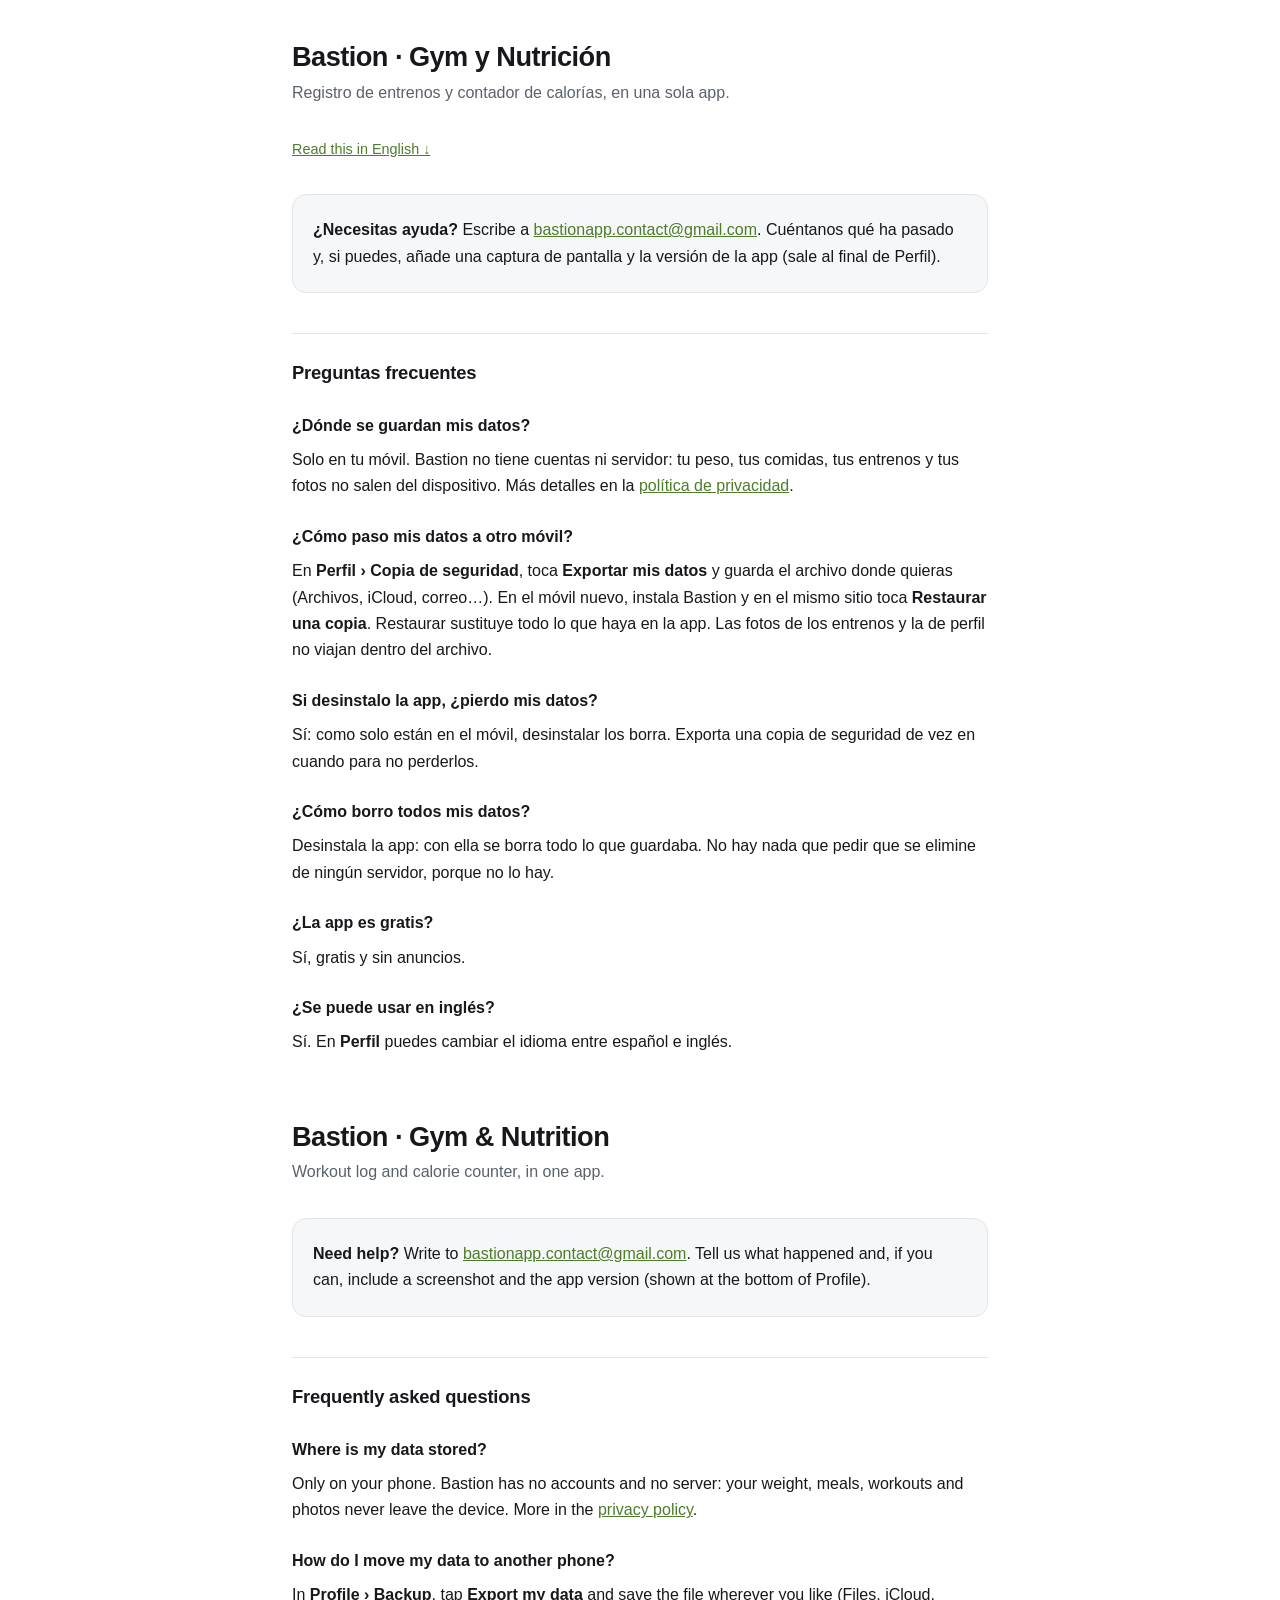
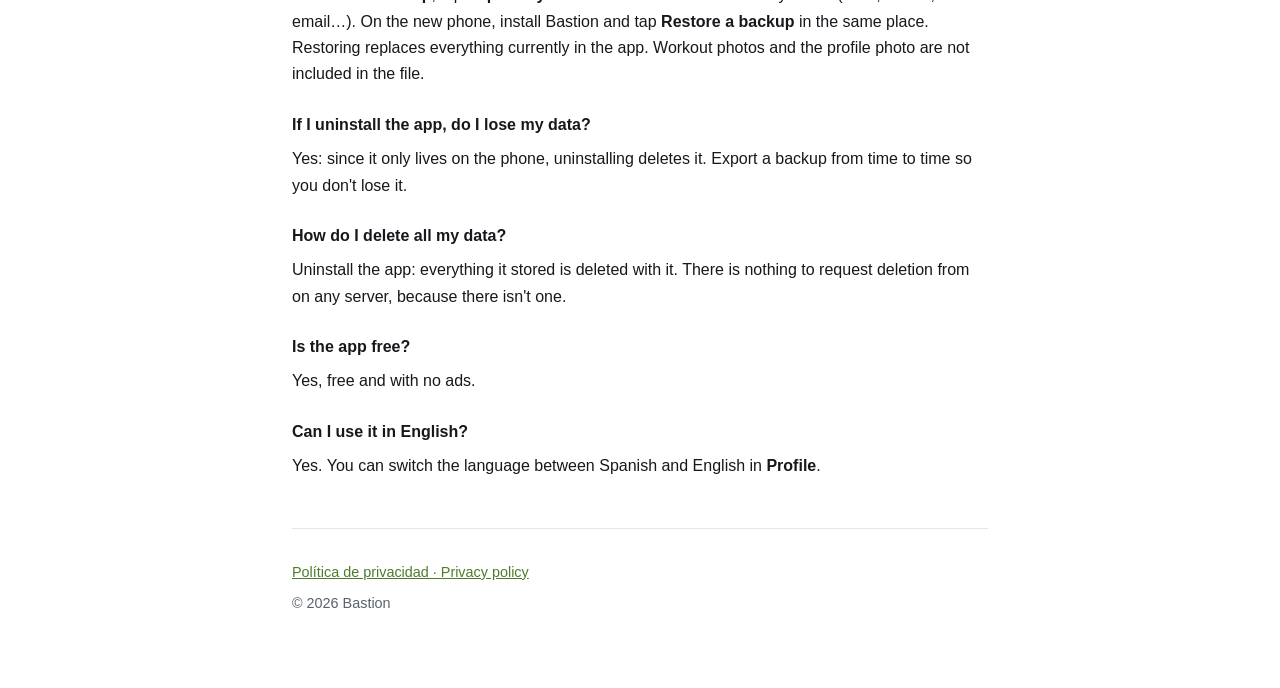
==== index.html @ 0f48dac4 "Add files via upload" ====
<!doctype html>
<html lang="es">
<head>
<meta charset="utf-8">
<meta name="viewport" content="width=device-width, initial-scale=1">
<title>Bastion · Soporte</title>
<meta name="description" content="Bastion - Gym y Nutrición: registro de entrenos y contador de calorías. Soporte y contacto.">
<style>
  :root {
    color-scheme: light dark;
    --bg: #ffffff;
    --card: #f6f7f8;
    --text: #16181c;
    --sub: #5a616b;
    --line: #e3e5e8;
    --accent: #4d7c2a;
  }
  @media (prefers-color-scheme: dark) {
    :root {
      --bg: #101113;
      --card: #17191c;
      --text: #ecedee;
      --sub: #9aa0a8;
      --line: #26292e;
      --accent: #a3e635;
    }
  }
  * { box-sizing: border-box; }
  body {
    margin: 0;
    background: var(--bg);
    color: var(--text);
    font: 16px/1.65 -apple-system, BlinkMacSystemFont, "Segoe UI", Roboto, Helvetica, Arial, sans-serif;
    -webkit-text-size-adjust: 100%;
  }
  main { max-width: 46rem; margin: 0 auto; padding: 2.5rem 1.25rem 4rem; }
  h1 { font-size: 1.7rem; line-height: 1.25; letter-spacing: -0.02em; margin: 0 0 0.35rem; }
  h2 {
    font-size: 1.15rem; letter-spacing: -0.01em; margin: 2.5rem 0 0.75rem;
    padding-top: 1.5rem; border-top: 1px solid var(--line);
  }
  h3 { font-size: 1rem; margin: 1.5rem 0 0.4rem; }
  p { margin: 0.5rem 0; }
  .meta { color: var(--sub); font-size: 1rem; margin: 0 0 2rem; }
  .destacado {
    background: var(--card); border: 1px solid var(--line); border-radius: 14px;
    padding: 1rem 1.25rem; margin: 1.5rem 0;
  }
  .destacado p { margin: 0.4rem 0; }
  a { color: var(--accent); }
  .idiomas { font-size: 0.9rem; color: var(--sub); margin-bottom: 2rem; }
  footer { margin-top: 3rem; padding-top: 1.5rem; border-top: 1px solid var(--line); color: var(--sub); font-size: 0.9rem; }
</style>
</head>
<body>
<main>

  <h1>Bastion · Gym y Nutrición</h1>
  <p class="meta">Registro de entrenos y contador de calorías, en una sola app.</p>
  <p class="idiomas"><a href="#english">Read this in English ↓</a></p>

  <div class="destacado">
    <p><strong>¿Necesitas ayuda?</strong> Escribe a
    <a href="mailto:bastionapp.contact@gmail.com">bastionapp.contact@gmail.com</a>.
    Cuéntanos qué ha pasado y, si puedes, añade una captura de pantalla y la versión
    de la app (sale al final de Perfil).</p>
  </div>

  <h2>Preguntas frecuentes</h2>

  <h3>¿Dónde se guardan mis datos?</h3>
  <p>Solo en tu móvil. Bastion no tiene cuentas ni servidor: tu peso, tus comidas,
  tus entrenos y tus fotos no salen del dispositivo. Más detalles en la
  <a href="privacidad.html">política de privacidad</a>.</p>

  <h3>¿Cómo paso mis datos a otro móvil?</h3>
  <p>En <strong>Perfil › Copia de seguridad</strong>, toca <strong>Exportar mis
  datos</strong> y guarda el archivo donde quieras (Archivos, iCloud, correo…). En el
  móvil nuevo, instala Bastion y en el mismo sitio toca <strong>Restaurar una
  copia</strong>. Restaurar sustituye todo lo que haya en la app. Las fotos de los
  entrenos y la de perfil no viajan dentro del archivo.</p>

  <h3>Si desinstalo la app, ¿pierdo mis datos?</h3>
  <p>Sí: como solo están en el móvil, desinstalar los borra. Exporta una copia de
  seguridad de vez en cuando para no perderlos.</p>

  <h3>¿Cómo borro todos mis datos?</h3>
  <p>Desinstala la app: con ella se borra todo lo que guardaba. No hay nada que pedir
  que se elimine de ningún servidor, porque no lo hay.</p>

  <h3>¿La app es gratis?</h3>
  <p>Sí, gratis y sin anuncios.</p>

  <h3>¿Se puede usar en inglés?</h3>
  <p>Sí. En <strong>Perfil</strong> puedes cambiar el idioma entre español e
  inglés.</p>

  <!-- ─────────────────────────────── ENGLISH ─────────────────────────────── -->

  <h1 id="english" style="margin-top:4rem">Bastion · Gym &amp; Nutrition</h1>
  <p class="meta">Workout log and calorie counter, in one app.</p>

  <div class="destacado">
    <p><strong>Need help?</strong> Write to
    <a href="mailto:bastionapp.contact@gmail.com">bastionapp.contact@gmail.com</a>.
    Tell us what happened and, if you can, include a screenshot and the app version
    (shown at the bottom of Profile).</p>
  </div>

  <h2>Frequently asked questions</h2>

  <h3>Where is my data stored?</h3>
  <p>Only on your phone. Bastion has no accounts and no server: your weight, meals,
  workouts and photos never leave the device. More in the
  <a href="privacidad.html#english">privacy policy</a>.</p>

  <h3>How do I move my data to another phone?</h3>
  <p>In <strong>Profile › Backup</strong>, tap <strong>Export my data</strong> and save
  the file wherever you like (Files, iCloud, email…). On the new phone, install
  Bastion and tap <strong>Restore a backup</strong> in the same place. Restoring
  replaces everything currently in the app. Workout photos and the profile photo
  are not included in the file.</p>

  <h3>If I uninstall the app, do I lose my data?</h3>
  <p>Yes: since it only lives on the phone, uninstalling deletes it. Export a backup
  from time to time so you don't lose it.</p>

  <h3>How do I delete all my data?</h3>
  <p>Uninstall the app: everything it stored is deleted with it. There is nothing to
  request deletion from on any server, because there isn't one.</p>

  <h3>Is the app free?</h3>
  <p>Yes, free and with no ads.</p>

  <h3>Can I use it in English?</h3>
  <p>Yes. You can switch the language between Spanish and English in
  <strong>Profile</strong>.</p>

  <footer>
    <p><a href="privacidad.html">Política de privacidad · Privacy policy</a></p>
    <p>© 2026 Bastion</p>
  </footer>

</main>
</body>
</html>
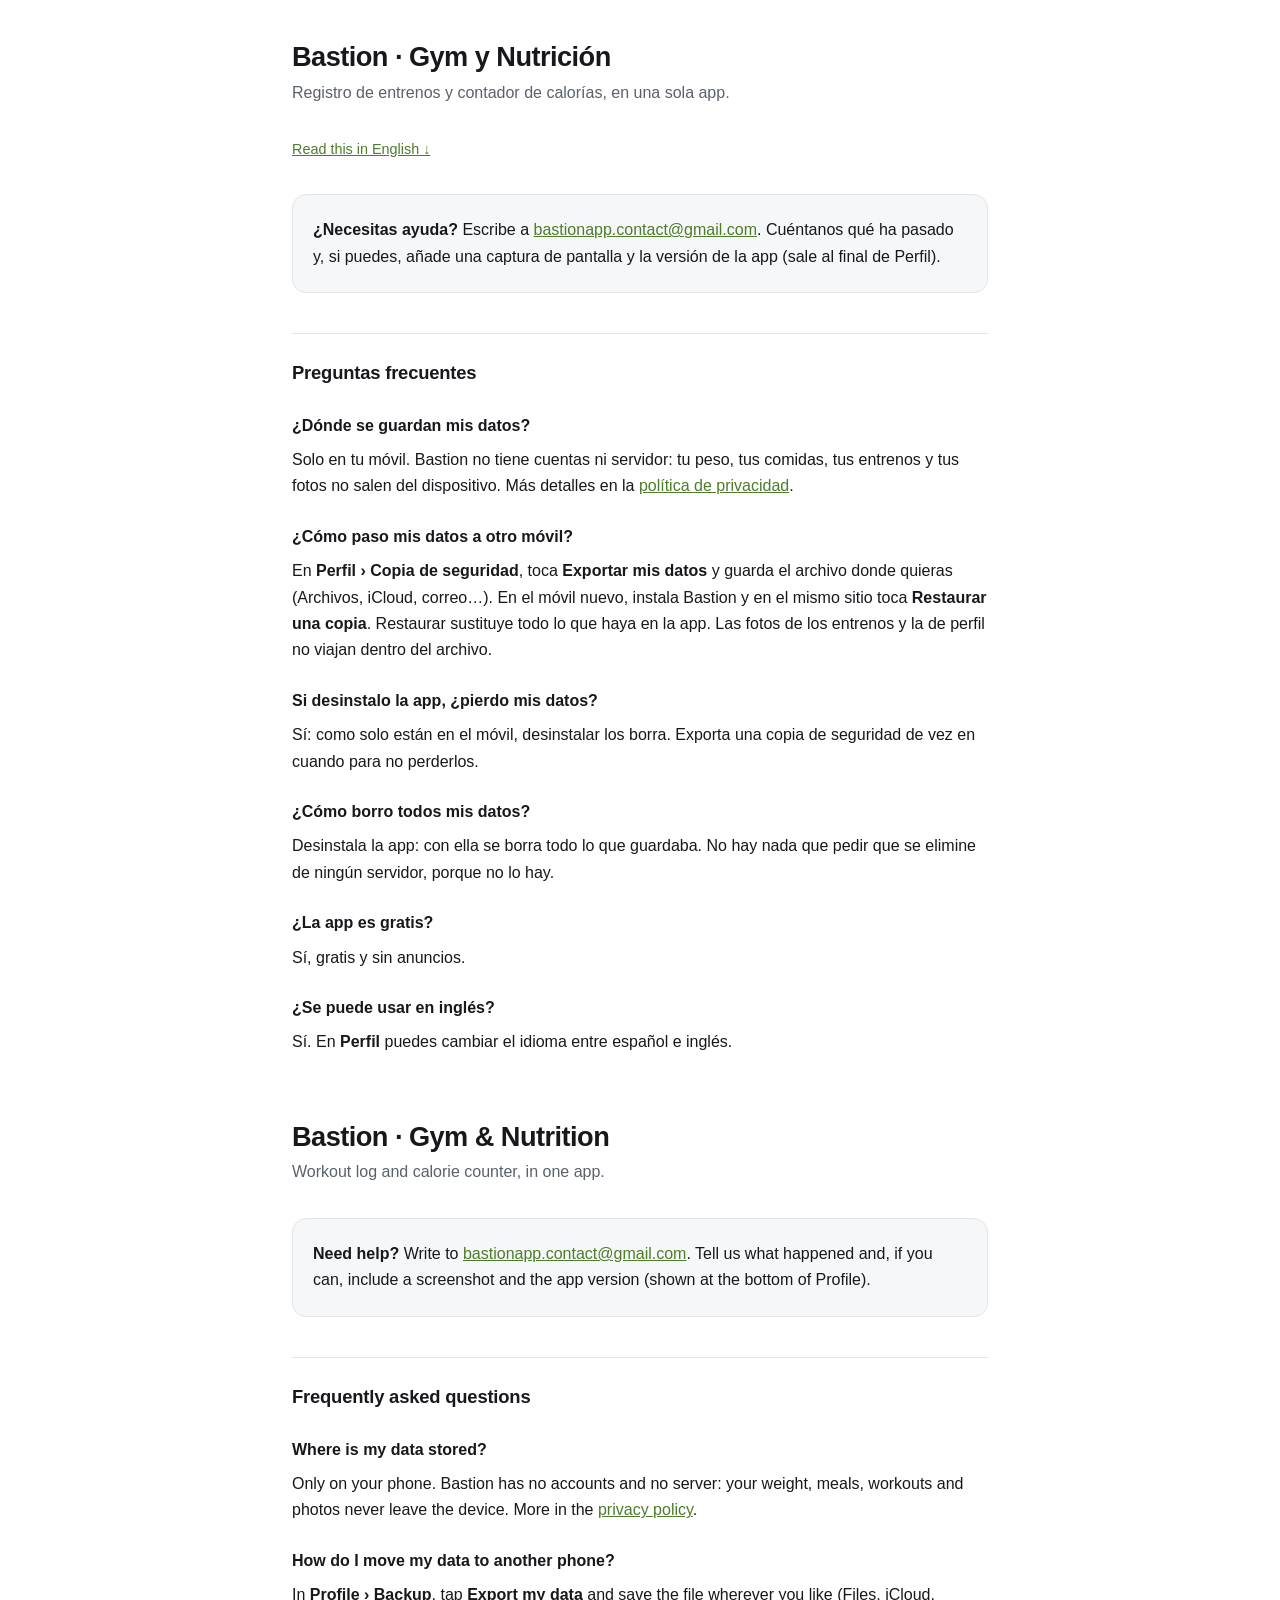
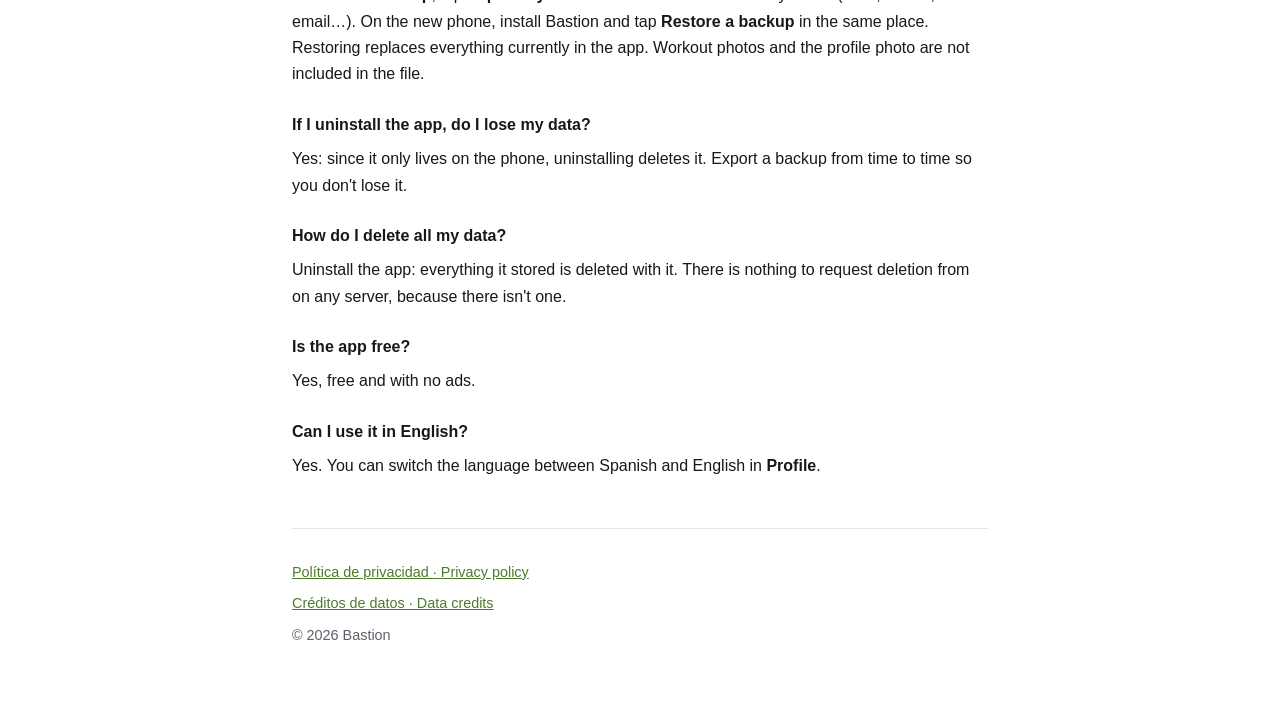
==== commit be15367e: "Add files via upload" ====
--- a/index.html
+++ b/index.html
@@ -138,6 +138,7 @@
 
   <footer>
     <p><a href="privacidad.html">Política de privacidad · Privacy policy</a></p>
+    <p><a href="creditos.html">Créditos de datos · Data credits</a></p>
     <p>© 2026 Bastion</p>
   </footer>
 
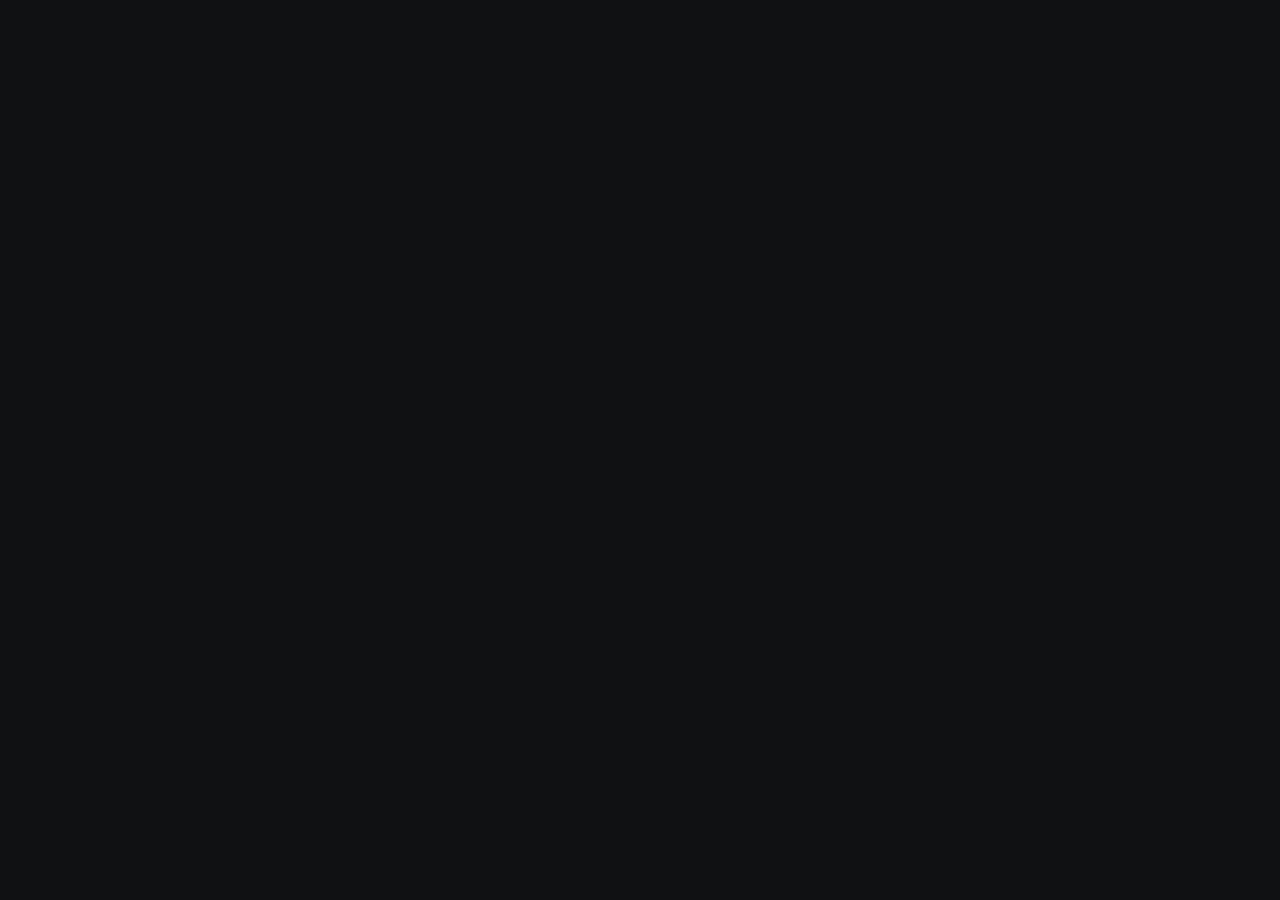
==== commit 1a31e8f3: "Vista previa de Bastion Web en la portada; soporte en soporte.html" ====
--- a/index.html
+++ b/index.html
@@ -1,147 +1,27 @@
-<!doctype html>
+<!DOCTYPE html>
 <html lang="es">
 <head>
 <meta charset="utf-8">
 <meta name="viewport" content="width=device-width, initial-scale=1">
-<title>Bastion · Soporte</title>
-<meta name="description" content="Bastion - Gym y Nutrición: registro de entrenos y contador de calorías. Soporte y contacto.">
-<style>
-  :root {
-    color-scheme: light dark;
-    --bg: #ffffff;
-    --card: #f6f7f8;
-    --text: #16181c;
-    --sub: #5a616b;
-    --line: #e3e5e8;
-    --accent: #4d7c2a;
-  }
-  @media (prefers-color-scheme: dark) {
-    :root {
-      --bg: #101113;
-      --card: #17191c;
-      --text: #ecedee;
-      --sub: #9aa0a8;
-      --line: #26292e;
-      --accent: #a3e635;
-    }
-  }
-  * { box-sizing: border-box; }
-  body {
-    margin: 0;
-    background: var(--bg);
-    color: var(--text);
-    font: 16px/1.65 -apple-system, BlinkMacSystemFont, "Segoe UI", Roboto, Helvetica, Arial, sans-serif;
-    -webkit-text-size-adjust: 100%;
-  }
-  main { max-width: 46rem; margin: 0 auto; padding: 2.5rem 1.25rem 4rem; }
-  h1 { font-size: 1.7rem; line-height: 1.25; letter-spacing: -0.02em; margin: 0 0 0.35rem; }
-  h2 {
-    font-size: 1.15rem; letter-spacing: -0.01em; margin: 2.5rem 0 0.75rem;
-    padding-top: 1.5rem; border-top: 1px solid var(--line);
-  }
-  h3 { font-size: 1rem; margin: 1.5rem 0 0.4rem; }
-  p { margin: 0.5rem 0; }
-  .meta { color: var(--sub); font-size: 1rem; margin: 0 0 2rem; }
-  .destacado {
-    background: var(--card); border: 1px solid var(--line); border-radius: 14px;
-    padding: 1rem 1.25rem; margin: 1.5rem 0;
-  }
-  .destacado p { margin: 0.4rem 0; }
-  a { color: var(--accent); }
-  .idiomas { font-size: 0.9rem; color: var(--sub); margin-bottom: 2rem; }
-  footer { margin-top: 3rem; padding-top: 1.5rem; border-top: 1px solid var(--line); color: var(--sub); font-size: 0.9rem; }
-</style>
+<title>Bastion</title>
+<!-- Vista previa de Bastion Web (diseño de Claude Design, datos de ejemplo):
+     todavía no es la web de verdad, así que no se indexa. -->
+<meta name="robots" content="noindex">
+<link rel="stylesheet" href="demo/web.css">
 </head>
 <body>
-<main>
-
-  <h1>Bastion · Gym y Nutrición</h1>
-  <p class="meta">Registro de entrenos y contador de calorías, en una sola app.</p>
-  <p class="idiomas"><a href="#english">Read this in English ↓</a></p>
-
-  <div class="destacado">
-    <p><strong>¿Necesitas ayuda?</strong> Escribe a
-    <a href="mailto:bastionapp.contact@gmail.com">bastionapp.contact@gmail.com</a>.
-    Cuéntanos qué ha pasado y, si puedes, añade una captura de pantalla y la versión
-    de la app (sale al final de Perfil).</p>
-  </div>
-
-  <h2>Preguntas frecuentes</h2>
-
-  <h3>¿Dónde se guardan mis datos?</h3>
-  <p>Solo en tu móvil. Bastion no tiene cuentas ni servidor: tu peso, tus comidas,
-  tus entrenos y tus fotos no salen del dispositivo. Más detalles en la
-  <a href="privacidad.html">política de privacidad</a>.</p>
-
-  <h3>¿Cómo paso mis datos a otro móvil?</h3>
-  <p>En <strong>Perfil › Copia de seguridad</strong>, toca <strong>Exportar mis
-  datos</strong> y guarda el archivo donde quieras (Archivos, iCloud, correo…). En el
-  móvil nuevo, instala Bastion y en el mismo sitio toca <strong>Restaurar una
-  copia</strong>. Restaurar sustituye todo lo que haya en la app. Las fotos de los
-  entrenos y la de perfil no viajan dentro del archivo.</p>
-
-  <h3>Si desinstalo la app, ¿pierdo mis datos?</h3>
-  <p>Sí: como solo están en el móvil, desinstalar los borra. Exporta una copia de
-  seguridad de vez en cuando para no perderlos.</p>
-
-  <h3>¿Cómo borro todos mis datos?</h3>
-  <p>Desinstala la app: con ella se borra todo lo que guardaba. No hay nada que pedir
-  que se elimine de ningún servidor, porque no lo hay.</p>
-
-  <h3>¿La app es gratis?</h3>
-  <p>Sí, gratis y sin anuncios.</p>
-
-  <h3>¿Se puede usar en inglés?</h3>
-  <p>Sí. En <strong>Perfil</strong> puedes cambiar el idioma entre español e
-  inglés.</p>
-
-  <!-- ─────────────────────────────── ENGLISH ─────────────────────────────── -->
-
-  <h1 id="english" style="margin-top:4rem">Bastion · Gym &amp; Nutrition</h1>
-  <p class="meta">Workout log and calorie counter, in one app.</p>
-
-  <div class="destacado">
-    <p><strong>Need help?</strong> Write to
-    <a href="mailto:bastionapp.contact@gmail.com">bastionapp.contact@gmail.com</a>.
-    Tell us what happened and, if you can, include a screenshot and the app version
-    (shown at the bottom of Profile).</p>
-  </div>
-
-  <h2>Frequently asked questions</h2>
-
-  <h3>Where is my data stored?</h3>
-  <p>Only on your phone. Bastion has no accounts and no server: your weight, meals,
-  workouts and photos never leave the device. More in the
-  <a href="privacidad.html#english">privacy policy</a>.</p>
-
-  <h3>How do I move my data to another phone?</h3>
-  <p>In <strong>Profile › Backup</strong>, tap <strong>Export my data</strong> and save
-  the file wherever you like (Files, iCloud, email…). On the new phone, install
-  Bastion and tap <strong>Restore a backup</strong> in the same place. Restoring
-  replaces everything currently in the app. Workout photos and the profile photo
-  are not included in the file.</p>
-
-  <h3>If I uninstall the app, do I lose my data?</h3>
-  <p>Yes: since it only lives on the phone, uninstalling deletes it. Export a backup
-  from time to time so you don't lose it.</p>
-
-  <h3>How do I delete all my data?</h3>
-  <p>Uninstall the app: everything it stored is deleted with it. There is nothing to
-  request deletion from on any server, because there isn't one.</p>
-
-  <h3>Is the app free?</h3>
-  <p>Yes, free and with no ads.</p>
-
-  <h3>Can I use it in English?</h3>
-  <p>Yes. You can switch the language between Spanish and English in
-  <strong>Profile</strong>.</p>
-
-  <footer>
-    <p><a href="privacidad.html">Política de privacidad · Privacy policy</a></p>
-    <p><a href="creditos.html">Créditos de datos · Data credits</a></p>
-    <p>© 2026 Bastion</p>
-  </footer>
-
-</main>
+<div id="root"></div>
+<script src="https://unpkg.com/react@18.3.1/umd/react.development.js" integrity="sha384-hD6/rw4ppMLGNu3tX5cjIb+uRZ7UkRJ6BPkLpg4hAu/6onKUg4lLsHAs9EBPT82L" crossorigin="anonymous"></script>
+<script src="https://unpkg.com/react-dom@18.3.1/umd/react-dom.development.js" integrity="sha384-u6aeetuaXnQ38mYT8rp6sbXaQe3NL9t+IBXmnYxwkUI2Hw4bsp2Wvmx4yRQF1uAm" crossorigin="anonymous"></script>
+<script src="https://unpkg.com/@babel/standalone@7.29.0/babel.min.js" integrity="sha384-m08KidiNqLdpJqLq95G/LEi8Qvjl/xUYll3QILypMoQ65QorJ9Lvtp2RXYGBFj1y" crossorigin="anonymous"></script>
+<script type="text/babel" src="demo/Data3.jsx"></script>
+<script type="text/babel" src="demo/Core3.jsx"></script>
+<script type="text/babel" src="demo/WebCommon.jsx"></script>
+<script type="text/babel" src="demo/WebNutri.jsx"></script>
+<script type="text/babel" src="demo/WebTrain.jsx"></script>
+<script type="text/babel" src="demo/WebProgress.jsx"></script>
+<script type="text/babel" src="demo/WebProfile.jsx"></script>
+<script type="text/babel" src="demo/WebHome.jsx"></script>
+<script type="text/babel" src="demo/WebApp.jsx"></script>
 </body>
 </html>
--- a/demo/web.css
+++ b/demo/web.css
@@ -0,0 +1,560 @@
+/* web.css — Bastion Web (escritorio). Mismos tokens, radios y tipografía que la app. */
+*{box-sizing:border-box}
+html,body{margin:0;min-height:100%}
+body{background:#101113;-webkit-font-smoothing:antialiased;font-family:-apple-system,BlinkMacSystemFont,"SF Pro Text","Segoe UI",system-ui,Roboto,sans-serif}
+a{color:#a3e06c;text-decoration:none}a:hover{color:#b9ec8a;text-decoration:underline}
+button,input,select,textarea{font-family:inherit;color:inherit}
+select option{background:var(--surface);color:var(--text)}
+::placeholder{color:var(--faint)}
+.wapp{display:flex;flex-direction:column;min-height:100vh;background:var(--screen);color:var(--text);font-family:var(--font)}
+.wapp :focus-visible{outline:2px solid var(--accent);outline-offset:2px}
+.wside{position:sticky;top:0;z-index:30;display:flex;align-items:center;gap:4px;height:68px;padding:0 max(24px,calc((100% - 1200px)/2 + 40px));border-bottom:.5px solid var(--line);background:color-mix(in oklch,var(--screen) 88%,transparent);backdrop-filter:blur(14px);-webkit-backdrop-filter:blur(14px)}
+.wbrand{font-size:13px;font-weight:800;letter-spacing:4px;color:var(--accent-text);padding:0 28px 0 0;white-space:nowrap}
+.wnav{display:flex;align-items:center;gap:9px;width:auto;flex:0 0 auto;min-height:42px;padding:8px 14px;border:none;border-radius:14px;white-space:nowrap;background:none;color:var(--dim);font-size:15px;font-weight:600;text-align:left;cursor:pointer}
+.wnav:hover{background:var(--surface);color:var(--text)}
+.wnav.on{background:var(--surface);color:var(--text)}
+.wnav.on>svg{color:var(--accent)}
+.wnav.live{background:var(--accent-subtle);color:var(--text);max-width:240px;padding-left:10px}
+.wnav.live.on{box-shadow:inset 0 0 0 1px var(--accent-border)}
+.wdot{width:9px;height:9px;border-radius:5px;background:var(--accent);flex:0 0 auto;margin:0 6px;animation:wpulse 1.6s ease-in-out infinite}
+@keyframes wpulse{50%{opacity:.35}}
+.wlive-b{display:flex;flex-direction:column;min-width:0;flex:1}
+.wlive-b b{font-size:14px;font-weight:700;white-space:nowrap;overflow:hidden;text-overflow:ellipsis}
+.wlive-b i{font-style:normal;font-size:12.5px;color:var(--dim);font-variant-numeric:tabular-nums;margin-top:1px}
+.wside-sp{flex:1;min-width:12px}
+.wnav.wme{padding:4px 12px 4px 4px;border-radius:999px}
+.wnav.wme .wlive-b{max-width:150px}
+.wnav.wtheme{width:42px;padding:0;justify-content:center;border-radius:21px}
+.wav{width:36px;height:36px;border-radius:18px;background:var(--surface2);border:1px solid var(--line);display:grid;place-items:center;font-size:14px;font-weight:700;letter-spacing:.3px;color:var(--dim);flex:0 0 auto}
+.wav.lg{width:64px;height:64px;border-radius:32px;font-size:22px}
+.wmain{min-width:0;width:100%;max-width:1280px;margin:0 auto;padding:30px 40px 90px}
+.wpage{min-width:0}
+.whead{display:flex;align-items:center;gap:10px;flex-wrap:wrap;margin-bottom:24px;min-height:46px}
+.whead h1{flex:1;margin:0;font-size:34px;font-weight:800;letter-spacing:-.8px;min-width:180px}
+.wcard{background:var(--surface);border-radius:28px;padding:22px 24px;min-width:0}
+.wc-h{display:flex;align-items:center;justify-content:space-between;gap:12px;margin-bottom:16px;min-height:32px}
+.wc-l{font-size:13.5px;font-weight:600;letter-spacing:.1px;color:var(--dim)}
+.wc-r{font-size:14px;font-weight:600;color:var(--dim);white-space:nowrap}
+.wcol{display:flex;flex-direction:column;gap:16px;min-width:0}
+.wrow{display:flex;gap:10px;align-items:center;flex-wrap:wrap}
+.wrow>.wb{flex:1}
+.wrow.sm>.wb{flex:none}
+.wform{display:flex;flex-direction:column;gap:14px}
+.wnote{font-size:13px;color:var(--dim);line-height:1.45;text-wrap:pretty}
+.wnote-box{background:var(--surface2);border-radius:16px;padding:12px 14px;font-size:14px;line-height:1.45;color:var(--text-light);margin-bottom:14px}
+/* botones */
+.wb{display:inline-flex;align-items:center;justify-content:center;gap:7px;min-height:44px;padding:0 18px;border-radius:16px;border:1px solid transparent;background:var(--surface2);color:var(--text);font-size:15px;font-weight:700;cursor:pointer;white-space:nowrap;text-decoration:none;transition:filter .15s,background .15s}
+.wb:hover{filter:brightness(1.15)}
+.t-light .wb:hover{filter:brightness(.96)}
+.wb:disabled{opacity:.4;cursor:default;filter:none}
+.wb.acc{background:var(--accent);color:var(--on-accent)}
+.wb.tint{background:var(--accent-subtle);border-color:var(--accent-border);color:var(--accent-text)}
+.t-light .wb.tint{color:#3E7A12}
+.wb.danger{background:transparent;border-color:var(--danger-border);color:var(--danger)}
+.wb.ghost{background:transparent;color:var(--dim)}
+.wb.ghost:hover{background:var(--surface2);color:var(--text);filter:none}
+.wb.sm{min-height:36px;padding:0 14px;font-size:14px;border-radius:12px}
+.wic{width:38px;height:38px;border-radius:19px;border:1px solid var(--line);background:var(--surface2);color:var(--text);display:grid;place-items:center;cursor:pointer;flex:0 0 auto;padding:0}
+.wic:hover{filter:brightness(1.15)}
+.wic:disabled{opacity:.35;cursor:default;filter:none}
+.wic.sm{width:32px;height:32px;border-radius:16px;background:transparent;border-color:transparent;color:var(--faint)}
+.wic.sm:hover{background:var(--surface2);color:var(--text);filter:none}
+.wic.xs{width:24px;height:24px;border-radius:8px;background:transparent;border:none;color:var(--faint)}
+.wic.xs:hover{color:var(--text);background:var(--surface2);filter:none}
+.hov{opacity:0;transition:opacity .12s}
+*:hover>.hov,.hov:focus-visible{opacity:1}
+/* selección */
+.wseg{display:inline-flex;background:var(--surface2);border-radius:14px;padding:3px;gap:0}
+.wseg button{border:none;background:none;padding:7px 14px;border-radius:11px;font-size:13px;font-weight:600;color:var(--faint);cursor:pointer;white-space:nowrap}
+.wseg button:hover{color:var(--text)}
+.wseg button.on{background:var(--surface);color:var(--text)}
+.wdrawer .wseg,.wfld .wseg{display:flex}
+.wdrawer .wseg button,.wfld .wseg button{flex:1;padding:9px 6px}
+.wdrawer .wseg button.on{background:var(--surface2);box-shadow:0 0 0 1px var(--line-mid)}
+.wdrawer .wseg{background:var(--surface)}
+.wchips{display:flex;flex-wrap:wrap;gap:6px}
+.wchip{border:none;border-radius:999px;padding:8px 14px;background:var(--surface2);font-size:13.5px;font-weight:600;color:var(--dim);cursor:pointer}
+.wchip:hover{color:var(--text)}
+.wchip.on{background:var(--accent);color:var(--on-accent)}
+.wradio{display:flex;flex-direction:column;gap:8px}
+.wradio button{display:flex;align-items:center;gap:12px;text-align:left;border:1px solid transparent;background:var(--surface2);border-radius:14px;padding:12px 14px;cursor:pointer;color:var(--text)}
+.wradio button.on{background:var(--accent-subtle);border-color:var(--accent-border)}
+.wradio i{width:20px;height:20px;border-radius:10px;border:1.5px solid var(--line-mid);flex:0 0 auto;position:relative}
+.wradio button.on i{border-color:var(--accent)}
+.wradio button.on i::after{content:'';position:absolute;inset:4px;border-radius:50%;background:var(--accent)}
+.wradio b{display:block;font-size:15px}
+.wradio span{display:block;font-size:13px;color:var(--dim);margin-top:2px}
+.wck{width:24px;height:24px;border-radius:12px;border:1.5px solid var(--line-mid);display:grid;place-items:center;flex:0 0 auto;color:transparent}
+.wck.on{background:var(--accent);border-color:var(--accent);color:var(--on-accent)}
+.wtog-r{display:flex;align-items:center;gap:14px}
+.wtog-r>div{flex:1;min-width:0}
+.wtog-r b{display:block;font-size:15px;font-weight:600}
+.wtog-r span{font-size:13px;color:var(--dim)}
+.wtog{width:50px;height:30px;border-radius:15px;border:none;background:var(--track);position:relative;cursor:pointer;flex:0 0 auto;transition:background .15s;padding:0}
+.wtog::after{content:'';position:absolute;left:3px;top:3px;width:24px;height:24px;border-radius:12px;background:#fff;transition:transform .15s;box-shadow:0 1px 3px rgba(0,0,0,.3)}
+.wtog.on{background:var(--accent)}
+.wtog.on::after{transform:translateX(20px)}
+/* campos */
+.wsrch{display:flex;align-items:center;gap:8px;background:var(--surface2);border-radius:20px;padding:0 10px 0 14px;color:var(--faint);border:1px solid transparent}
+.wsrch:focus-within{border-color:var(--accent)}
+.wdrawer .wsrch{background:var(--surface)}
+.wsrch input{flex:1;min-width:0;border:none;background:none;outline:none;font-size:16px;padding:13px 0;color:var(--text)}
+.wfld{display:flex;flex-direction:column;gap:7px;min-width:0}
+.wfld>span{font-size:12.5px;font-weight:600;letter-spacing:.2px;color:var(--dim)}
+.wfld>input,.wfld>select,.win{width:100%;background:var(--surface2);border:1px solid var(--line);border-radius:14px;padding:12px 13px;font-size:16px;outline:none;color:var(--text)}
+.wfld>select{cursor:pointer}
+.wfld>input:focus,.wfld>select:focus,.win:focus-within{border-color:var(--accent)}
+.win{display:flex;align-items:center;gap:8px;padding:0 13px}
+.win input{border:none;background:none;padding:12px 0;flex:1;min-width:0;width:100%;outline:none;font-size:16px;color:var(--text);-moz-appearance:textfield}
+.win input::-webkit-inner-spin-button,.wsx::-webkit-inner-spin-button{-webkit-appearance:none;margin:0}
+.win i{font-style:normal;font-size:14px;color:var(--faint);white-space:nowrap}
+.win.big{border-radius:20px;border-color:transparent}
+.win.big input{font-size:24px;font-weight:700;padding:11px 0}
+.win.big i{font-size:14px;font-weight:600;color:var(--dim)}
+.wdrawer .win,.wdrawer .wfld>input{background:var(--surface)}
+.wnotes{width:100%;min-height:90px;resize:vertical;background:var(--surface2);border:1px solid transparent;border-radius:16px;padding:12px 14px;font-size:15px;line-height:1.45;outline:none;color:var(--text)}
+.wnotes:focus{border-color:var(--accent)}
+.wgrid2{display:grid;grid-template-columns:repeat(2,minmax(0,1fr));gap:12px}
+.wgrid3{display:grid;grid-template-columns:repeat(3,minmax(0,1fr));gap:12px}
+/* datos */
+.wbar{height:7px;border-radius:999px;background:var(--track);overflow:hidden}
+.wbar span{display:block;height:100%;border-radius:inherit;transition:width .3s}
+.wstat{background:var(--surface2);border-radius:16px;padding:13px 14px;display:flex;flex-direction:column;gap:4px;min-width:0}
+.wstat b{font-size:21px;font-weight:700;letter-spacing:-.4px;white-space:nowrap}
+.wstat span{font-size:12px;color:var(--faint)}
+.wring{position:relative;display:grid;place-items:center;flex:0 0 auto}
+.wring svg{position:absolute;inset:0;transform:rotate(-90deg)}
+.wring-c{position:relative;display:flex;flex-direction:column;align-items:center}
+.wring-c b{font-size:38px;font-weight:800;letter-spacing:-1px;line-height:1.1}
+.wring-c span{font-size:13.5px;color:var(--dim);margin-top:2px}
+.wch{position:relative;min-width:0}
+.wch svg{display:block;overflow:visible;cursor:crosshair}
+.wch-x,.wch-y{font-size:11px;fill:var(--faint);font-family:var(--font)}
+.wch-tip{position:absolute;transform:translate(-50%,calc(-100% - 12px));background:var(--surface2);border:.5px solid var(--line-mid);border-radius:10px;padding:6px 10px;font-size:12.5px;color:var(--dim);white-space:nowrap;pointer-events:none}
+.wch-tip b{font-size:14px;color:var(--text)}
+/* listas */
+.wlist{display:flex;flex-direction:column}
+.wscroll{max-height:420px;overflow-y:auto;margin-right:-10px;padding-right:10px}
+.wli{display:flex;align-items:center;gap:14px;min-height:58px;padding:10px;margin:0 -10px;border-radius:14px;cursor:pointer}
+.wli:hover{background:var(--surface2)}
+.wli.static{cursor:default}
+.wli.static:hover{background:none}
+.wli-b{flex:1;min-width:0;display:flex;flex-direction:column;gap:3px}
+.wli-b b{font-size:15px;font-weight:700;overflow:hidden;text-overflow:ellipsis;white-space:nowrap}
+.wli-b span{font-size:12.5px;color:var(--faint);overflow:hidden;text-overflow:ellipsis;white-space:nowrap}
+.wli-v{font-size:16px;font-weight:700;letter-spacing:-.2px;white-space:nowrap}
+.wli-v i{font-style:normal;font-size:12px;font-weight:500;color:var(--faint);margin-left:4px}
+.wli-s{font-size:14px;color:var(--dim);white-space:nowrap;font-weight:600}
+.wempty{padding:28px 0;text-align:center;font-size:14px;color:var(--dim);text-wrap:pretty}
+.wempty.sm{padding:10px 0;text-align:left;color:var(--faint)}
+.wsec-t{display:flex;align-items:baseline;gap:8px;font-size:19.5px;font-weight:700;letter-spacing:-.2px;margin:28px 0 14px}
+.wsec-t span{font-size:14px;color:var(--faint);font-weight:600}
+.wsec-t.sm{font-size:15px;margin:22px 0 10px}
+.wsec-t.first{margin-top:4px}
+/* capas */
+.wov{position:fixed;inset:0;z-index:50;background:rgba(0,0,0,.55);display:grid;place-items:center;padding:24px;animation:wfade .15s}
+@keyframes wfade{from{opacity:0}}
+.wmodal{width:min(560px,100%);max-height:calc(100vh - 48px);display:flex;flex-direction:column;background:var(--surface);border-radius:28px;animation:wpop .18s ease-out}
+.wmodal.wide{width:min(760px,100%)}
+@keyframes wpop{from{transform:translateY(10px);opacity:0}}
+.wm-h{display:flex;align-items:flex-start;gap:12px;padding:22px 24px 6px}
+.wm-h>div{flex:1;min-width:0}
+.wm-t{font-size:20.5px;font-weight:700;letter-spacing:-.4px;line-height:1.25;padding-top:6px}
+.wm-s{font-size:14px;color:var(--dim);margin-top:4px}
+.wm-b{padding:14px 24px 22px;overflow-y:auto;min-height:0}
+.wm-f{display:flex;justify-content:flex-end;align-items:center;gap:10px;padding:14px 24px 20px;border-top:.5px solid var(--line);flex-wrap:wrap}
+.wdrawer-ov{position:fixed;inset:0;z-index:50;background:rgba(0,0,0,.45);animation:wfade .15s}
+.wdrawer{position:fixed;top:0;right:0;bottom:0;z-index:51;width:min(480px,100vw);background:var(--screen);border-left:.5px solid var(--line);display:flex;flex-direction:column;animation:wslide .22s ease-out}
+@keyframes wslide{from{transform:translateX(40px);opacity:0}}
+.wdrawer .wm-h{padding-top:24px}
+.wdrawer .wm-b{flex:1;display:flex;flex-direction:column;gap:14px}
+.wdrawer .wli:hover{background:var(--surface)}
+.wdr-list{flex:1}
+.wal{width:min(400px,100%);background:var(--surface);border-radius:24px;padding:22px 20px 16px;animation:wpop .18s}
+.wal-t{font-size:19px;font-weight:700;letter-spacing:-.3px}
+.wal p{font-size:14px;line-height:21px;color:var(--dim);margin:8px 0 18px}
+.wal-a{display:flex;flex-direction:column;gap:8px}
+.wal-a .wb{width:100%}
+.wmenu-w{position:relative}
+.wmenu-ov{position:fixed;inset:0;z-index:40}
+.wmenu{position:absolute;right:0;top:calc(100% + 6px);z-index:41;min-width:200px;background:var(--surface2);border:.5px solid var(--line-mid);border-radius:16px;padding:6px;box-shadow:0 12px 32px rgba(0,0,0,.35);display:flex;flex-direction:column}
+.wmenu button{display:flex;align-items:center;gap:10px;border:none;background:none;padding:10px 12px;border-radius:11px;font-size:14.5px;font-weight:600;cursor:pointer;text-align:left;color:var(--text)}
+.wmenu button:hover{background:var(--surface)}
+.wmenu button.danger{color:var(--danger)}
+.wtoast{position:fixed;left:50%;bottom:28px;transform:translateX(-50%);z-index:80;display:flex;align-items:center;gap:16px;background:var(--text);color:var(--screen);padding:12px 14px 12px 18px;border-radius:16px;font-size:14.5px;font-weight:600;animation:wtoast .2s ease-out;max-width:calc(100vw - 32px)}
+.wtoast button{border:none;background:none;color:var(--screen);font-weight:800;cursor:pointer;font-size:14.5px;padding:4px 6px;text-decoration:underline}
+@keyframes wtoast{from{opacity:0;transform:translate(-50%,8px)}}
+/* nutrición */
+.wdate{display:flex;align-items:center;gap:4px;background:var(--surface);border-radius:999px;padding:4px}
+.wdate span{min-width:200px;text-align:center;font-size:15px;font-weight:700}
+.wdate .wic{border:none;background:transparent}
+.wdate .wic:hover:not(:disabled){background:var(--surface2)}
+.wn-grid{display:grid;grid-template-columns:minmax(300px,380px) minmax(0,1fr);gap:16px;align-items:start}
+.wn-ring{display:grid;place-items:center;padding:4px 0 20px}
+.wn-kc{display:grid;grid-template-columns:1fr 1fr;gap:10px}
+.wn-mac{display:flex;flex-direction:column;gap:16px}
+.wn-m-t{display:flex;justify-content:space-between;font-size:14px;color:var(--dim);margin-bottom:8px}
+.wn-m-t span:first-child{color:var(--text);font-weight:600}
+.wn-m-t b{color:var(--text)}
+.wn-water{display:grid;grid-template-columns:repeat(10,minmax(0,1fr));gap:6px;margin-bottom:14px}
+.wn-glass{aspect-ratio:1;border-radius:12px;border:none;background:var(--surface2);color:var(--faint);display:grid;place-items:center;cursor:pointer;padding:0}
+.wn-glass:hover{color:var(--sky)}
+.wn-glass.on{background:color-mix(in oklch,var(--sky) 20%,transparent);color:var(--sky)}
+.wn-prev{display:grid;grid-template-columns:repeat(4,minmax(0,1fr));gap:8px}
+.wdrawer .wstat{background:var(--surface)}
+.wn-prev .wstat b{font-size:18px}
+/* entreno */
+.wr-grid{display:grid;grid-template-columns:repeat(auto-fill,minmax(300px,1fr));gap:16px}
+.wr{display:flex;flex-direction:column;gap:16px}
+.wr-h{display:flex;gap:10px;align-items:flex-start}
+.wr-h>div:first-child{flex:1;min-width:0;display:flex;flex-direction:column;gap:4px}
+.wr-h b{font-size:17px;font-weight:700;letter-spacing:-.2px}
+.wr-h span{font-size:12.5px;color:var(--faint)}
+.wr-ex{list-style:none;margin:0;padding:0;display:flex;flex-direction:column;gap:7px;flex:1}
+.wr-ex li{font-size:14px;color:var(--text-light);white-space:nowrap;overflow:hidden;text-overflow:ellipsis}
+.wr-ex i{font-style:normal;color:var(--faint);display:inline-block;min-width:32px}
+.wr-ex li.more{color:var(--faint)}
+.wr-f{display:flex;align-items:center;justify-content:space-between;gap:10px;padding-top:14px;border-top:.5px solid var(--line)}
+.wr-f span{font-size:12.5px;color:var(--faint)}
+.wlive{display:flex;align-items:center;gap:12px;width:100%;border:1px solid var(--accent-border);background:var(--accent-subtle);border-radius:20px;padding:14px 14px 14px 12px;cursor:pointer;text-align:left;color:var(--text)}
+.wre-list{display:flex;flex-direction:column;gap:8px}
+.wre{display:flex;align-items:center;gap:12px;background:var(--surface2);border-radius:16px;padding:8px 8px 8px 6px}
+.wre-mv{display:flex;flex-direction:column}
+.wre-b{flex:1;min-width:0;display:flex;flex-direction:column;gap:3px}
+.wre-b b{font-size:15px;font-weight:700;overflow:hidden;text-overflow:ellipsis;white-space:nowrap}
+.wre-b select{align-self:flex-start;max-width:100%;background:none;border:none;color:var(--dim);font-size:13px;padding:0;cursor:pointer;outline:none}
+.wstep{display:flex;align-items:center;gap:2px;background:var(--surface);border-radius:12px;padding:3px}
+.wstep button{width:30px;height:30px;border:none;background:none;border-radius:9px;display:grid;place-items:center;cursor:pointer;color:var(--dim)}
+.wstep button:hover{background:var(--surface2);color:var(--text)}
+.wstep span{font-size:13.5px;font-weight:600;min-width:66px;text-align:center}
+.wses-t{flex:1 1 100%;min-width:0;margin-bottom:6px;display:flex;flex-direction:column;gap:4px}
+.wses-name{font-size:34px;font-weight:800;letter-spacing:-.8px;border:none;background:none;outline:none;padding:0;width:100%;color:var(--text);border-radius:6px}
+.wses-name:focus{box-shadow:0 2px 0 var(--accent);border-radius:0}
+.wses-t>span{display:flex;align-items:center;gap:6px;font-size:14px;color:var(--dim);font-variant-numeric:tabular-nums}
+.wsel{display:inline-flex;align-items:center;gap:10px;min-height:44px;padding:0 5px 0 14px;border-radius:16px;background:var(--surface);font-size:14px;font-weight:600;color:var(--dim)}
+.wsel select{border:none;background:var(--surface2);border-radius:11px;padding:7px 8px;font-size:14px;font-weight:700;color:var(--text);outline:none;cursor:pointer}
+.wses-list{display:flex;flex-direction:column;gap:16px}
+.wse{padding-bottom:16px}
+.wse-h{display:flex;align-items:center;gap:10px;margin-bottom:10px}
+.wse-n{border:none;background:none;padding:0;font-size:17px;font-weight:700;letter-spacing:-.2px;cursor:pointer;text-align:left;color:var(--text)}
+.wse-n:hover{color:var(--accent-text)}
+.wse-m{flex:1;font-size:12.5px;color:var(--faint)}
+.wst{display:grid;align-items:center;gap:8px;padding:5px 6px;margin:0 -6px;border-radius:12px}
+.wst.head{font-size:11px;font-weight:700;letter-spacing:.6px;color:var(--faint);padding-top:0;padding-bottom:4px}
+.wst.head span{display:flex;justify-content:center}
+.wst.head span:nth-child(2){justify-content:flex-start}
+.wst.done{background:var(--accent-subtle)}
+.wst-ty{height:34px;border-radius:10px;border:none;background:var(--surface2);font-size:14px;font-weight:700;cursor:pointer;color:var(--text)}
+.wst.done .wst-ty{background:transparent}
+.t-cal{color:var(--amber)!important}.t-drop{color:var(--purple)!important}.t-fallo{color:var(--danger)!important}
+.wst-prev{border:none;background:none;text-align:left;font-size:14px;color:var(--faint);cursor:pointer;padding:0;white-space:nowrap;overflow:hidden;text-overflow:ellipsis}
+.wst-prev:hover:not(:disabled){color:var(--text)}
+.wst-prev:disabled{cursor:default}
+.wsx{height:36px;width:100%;min-width:0;border-radius:10px;border:1px solid transparent;background:var(--surface2);text-align:center;font-size:15px;font-weight:700;outline:none;color:var(--text);-moz-appearance:textfield}
+.wsx:focus{border-color:var(--accent)}
+.wst.done .wsx{background:transparent}
+.wst-ck{width:36px;height:36px;border-radius:11px;border:none;background:var(--surface2);color:var(--faint);display:grid;place-items:center;cursor:pointer;justify-self:center}
+.wst-ck:hover{color:var(--text)}
+.wst-ck.on{background:var(--accent);color:var(--on-accent)}
+.wse>.wb.ghost{margin-top:8px}
+.wrest{position:sticky;bottom:20px;z-index:20;margin-top:20px;display:flex;align-items:center;gap:10px;background:var(--surface2);border:.5px solid var(--line-mid);border-radius:22px;padding:12px 12px 12px 20px;box-shadow:0 14px 40px rgba(0,0,0,.35)}
+.wrest-b{flex:1;display:flex;flex-direction:column;gap:8px;min-width:0;margin-right:8px}
+.wrest-b>div{display:flex;justify-content:space-between;align-items:baseline;font-size:14px;color:var(--dim);font-weight:600}
+.wrest-b b{font-size:22px;color:var(--text);font-variant-numeric:tabular-nums;font-weight:800}
+.wrest .wb:not(.tint){background:var(--surface)}
+.wsum-st{display:grid;grid-template-columns:repeat(auto-fit,minmax(120px,1fr));gap:10px;margin-bottom:16px}
+.wsum-rec{display:flex;flex-direction:column;gap:8px;margin-bottom:14px}
+.wsum-rec>div{display:flex;align-items:center;gap:12px;background:color-mix(in oklch,var(--amber) 13%,transparent);border-radius:16px;padding:12px 14px}
+.wsum-rec b{font-size:14.5px;display:block}
+.wsum-rec span{font-size:13px;color:var(--dim)}
+.wtro{width:36px;height:36px;border-radius:12px;background:color-mix(in oklch,var(--amber) 22%,transparent);color:var(--amber);display:grid;place-items:center;flex:0 0 auto}
+.wtro.sm{width:32px;height:32px;border-radius:10px}
+.wdet{display:grid;grid-template-columns:repeat(auto-fill,minmax(220px,1fr));gap:10px}
+.wdet-e{background:var(--surface2);border-radius:16px;padding:14px}
+.wdet-e b{font-size:14.5px;display:block;margin-bottom:8px}
+.wdet-e ol{list-style:none;margin:0;padding:0;display:flex;flex-direction:column;gap:5px;font-size:13.5px;color:var(--text-light)}
+.wdet-e li{display:flex;gap:10px}
+.wdet-e li span{min-width:14px;color:var(--faint);font-weight:700}
+/* progreso */
+.wp-grid{display:grid;grid-template-columns:repeat(12,minmax(0,1fr));gap:16px;align-items:start}
+.s8{grid-column:span 8}.s7{grid-column:span 7}.s5{grid-column:span 5}.s4{grid-column:span 4}
+.wp-big{display:flex;align-items:baseline;gap:14px;flex-wrap:wrap;margin:-4px 0 12px}
+.wp-big b{font-size:40px;font-weight:800;letter-spacing:-1px}
+.wp-big b i{font-style:normal;font-size:16px;font-weight:600;color:var(--dim);margin-left:5px;letter-spacing:0}
+.wp-big span{font-size:14px;color:var(--dim);font-weight:600}
+.wp-goal{display:flex;align-items:baseline;justify-content:space-between;gap:10px;margin-bottom:12px}
+.wp-goal b{font-size:26px;font-weight:800;letter-spacing:-.6px}
+.wp-goal span{font-size:13.5px;color:var(--dim);font-weight:600}
+.wp-goal-l{display:flex;justify-content:space-between;font-size:12px;color:var(--faint);margin-top:8px}
+.wvol{display:flex;flex-direction:column;gap:12px}
+.wvol-r{display:grid;grid-template-columns:70px minmax(0,1fr) auto;gap:12px;align-items:center;font-size:14px}
+.wvol-r span:last-child{text-align:right;color:var(--dim);font-weight:600;font-size:13px;white-space:nowrap}
+.wadh{display:grid;grid-template-columns:repeat(7,minmax(0,1fr));gap:6px}
+.wadh-h{font-size:11px;color:var(--faint);text-align:center;font-weight:700}
+.wadh-d{aspect-ratio:1;border-radius:10px;background:var(--surface2);display:grid;place-items:center;position:relative;font-size:12px;color:var(--faint);font-weight:600}
+.wadh-d.fut{background:transparent;opacity:.5}
+.wadh-d.today{box-shadow:inset 0 0 0 1.5px var(--line-mid);color:var(--text)}
+.wadh-d.tr{background:var(--accent);color:var(--on-accent)}
+.wadh-d.lg::after{content:'';position:absolute;bottom:4px;left:50%;margin-left:-2.5px;width:5px;height:5px;border-radius:3px;background:var(--violet)}
+.wleg{display:flex;flex-wrap:wrap;gap:8px 16px;font-size:12.5px;color:var(--dim);margin-top:14px}
+.wleg i{display:inline-block;width:10px;height:10px;border-radius:3px;margin-right:6px;vertical-align:-1px}
+/* perfil */
+.wpf-top{display:flex;align-items:center;gap:16px;flex:1}
+.wpf-top h1{flex:none}
+.wpf-grid{display:grid;grid-template-columns:repeat(2,minmax(0,1fr));gap:16px;align-items:start}
+.wsave{position:sticky;bottom:20px;z-index:20;margin-top:20px;display:flex;align-items:center;gap:10px;background:var(--surface2);border:.5px solid var(--line-mid);border-radius:20px;padding:10px 10px 10px 20px;box-shadow:0 14px 40px rgba(0,0,0,.35);animation:wpop .18s}
+.wsave span{flex:1;font-size:14.5px;font-weight:600}
+.wsave .wb:not(.acc){background:var(--surface)}
+.t-light .wrest,.t-light .wsave,.t-light .wmenu{box-shadow:0 12px 32px rgba(0,0,0,.12)}
+/* tamaños de pantalla */
+@media (max-width:1180px){.wp-grid>.s8,.wp-grid>.s4,.wp-grid>.s7,.wp-grid>.s5{grid-column:span 6}.wp-grid>.s8{grid-column:1/-1}.wp-grid>.wcol.s4{grid-column:1/-1;display:grid;grid-template-columns:1fr 1fr}}
+@media (max-width:1060px){.wside{padding:0 20px}.wnav.wme .wnl,.wnav.live .wnl{display:none}.wnav.live{padding:8px 12px}.wdot{margin:0}.wbrand{padding-right:16px}.wmain{padding:26px 28px 90px}.wpf-grid{grid-template-columns:1fr}}
+@media (max-width:1180px){.wn-grid{grid-template-columns:1fr}}
+@media (max-width:860px){.wp-grid>*{grid-column:1/-1!important}.wp-grid>.wcol.s4{grid-template-columns:1fr}}
+@media (max-width:640px){.wside{padding:0 10px;height:60px;overflow-x:auto;gap:2px}.wbrand{display:none}.wnav{padding:8px 10px}.wnav:not(.on) .wnl{display:none}.wmain{padding:20px 16px 90px}.whead h1,.wses-name{font-size:28px}.wgrid3{grid-template-columns:1fr 1fr}.wdate span{min-width:0}.wn-prev{grid-template-columns:1fr 1fr}}
+
+/* inicio */
+.wh-t{flex:1;min-width:200px;display:flex;flex-direction:column;gap:2px}
+.wh-t h1{flex:none}
+.wh-t>span{font-size:14px;color:var(--dim)}
+.wh-grid{display:grid;grid-template-columns:minmax(0,1fr) 360px;gap:20px;align-items:start}
+.wh-side{position:sticky;top:24px}
+.wfeed{cursor:pointer;display:flex;flex-direction:column;gap:16px;transition:background .15s}
+.wfeed:hover{background:color-mix(in oklch,var(--surface) 92%,var(--text))}
+.wfeed-h{display:flex;align-items:flex-start;gap:10px}
+.wfeed-h>div{flex:1;min-width:0;display:flex;flex-direction:column;gap:3px}
+.wfeed-h b{font-size:17px;font-weight:700;letter-spacing:-.2px}
+.wfeed-h span{font-size:13px;color:var(--faint)}
+.wfeed-st{display:flex;gap:28px;flex-wrap:wrap}
+.wfeed-st>div{display:flex;flex-direction:column;gap:2px}
+.wfeed-st span{font-size:12px;color:var(--faint)}
+.wfeed-st b{font-size:16px;font-weight:700;display:flex;align-items:center;gap:5px}
+.wfeed-st b.rec{color:var(--amber)}
+.wfeed-b{display:grid;grid-template-columns:minmax(0,1.3fr) minmax(0,1fr);gap:24px;padding-top:14px;border-top:.5px solid var(--line)}
+.wsplit{display:flex;flex-direction:column;gap:9px}
+.wsplit-r{display:grid;grid-template-columns:64px minmax(0,1fr) 38px;gap:10px;align-items:center;font-size:13px;color:var(--dim)}
+.wsplit-r i{font-style:normal;text-align:right;font-size:12px;color:var(--faint)}
+.wh-today{display:flex;align-items:center;gap:20px}
+.wh-today .wring-c b.sm{font-size:24px;letter-spacing:-.5px}
+.wh-today .wring-c span{font-size:11.5px}
+.wh-mac{flex:1;min-width:0;display:flex;flex-direction:column;gap:12px}
+.wh-mac .wn-m-t{font-size:13px;margin-bottom:6px}
+.wh-streak{display:flex;align-items:center;gap:8px;margin-top:16px;padding-top:14px;border-top:.5px solid var(--line);font-size:13.5px;font-weight:600;color:var(--accent-text)}
+.t-light .wh-streak{color:#3E7A12}
+.wh-week{display:grid;grid-template-columns:repeat(7,minmax(0,1fr));gap:6px;margin-bottom:14px}
+.wh-wd{display:flex;flex-direction:column;align-items:center;gap:6px}
+.wh-wd span{font-size:11px;font-weight:700;color:var(--faint)}
+.wh-wd i{width:30px;height:30px;border-radius:15px;background:var(--surface2);display:grid;place-items:center;color:var(--on-accent)}
+.wh-wd.fut i{background:transparent;box-shadow:inset 0 0 0 1px var(--line-mid)}
+.wh-wd.today span{color:var(--text)}
+.wh-wd.on i{background:var(--accent)}
+.wh-wst{display:grid;grid-template-columns:repeat(3,minmax(0,1fr));gap:8px}
+.wh-wst .wstat{padding:11px 12px}
+.wh-wst .wstat b{font-size:16px}
+.wqs{width:32px;height:32px;border-radius:16px;background:var(--accent);color:var(--on-accent);display:grid;place-items:center;flex:0 0 auto}
+/* diario en tabla */
+.wnt{display:flex;flex-direction:column}
+.wnt-r{display:grid;grid-template-columns:minmax(120px,1fr) minmax(60px,88px) minmax(48px,66px) repeat(3,minmax(40px,56px)) 24px;gap:6px;align-items:center;padding:10px;margin:0 -10px;border-radius:12px;font-size:14px;color:var(--text-light)}
+.wnt-r>span:not(:first-child){text-align:right;white-space:nowrap}
+.wnt-r.head{font-size:11px;font-weight:700;letter-spacing:.5px;text-transform:uppercase;color:var(--faint);padding-top:0;padding-bottom:6px}
+.wnt-r.it{cursor:pointer}
+.wnt-r.it:hover{background:var(--surface2)}
+.wnt-r.it+.wnt-r.it{box-shadow:0 -.5px 0 var(--line)}
+.wnt-r.it:hover,.wnt-r.it:hover+.wnt-r.it{box-shadow:none}
+.wnt-n{font-weight:600;color:var(--text);overflow:hidden;text-overflow:ellipsis;white-space:nowrap}
+.wnt-r .k{font-weight:700;color:var(--text)}
+.wnt-r.sub{font-weight:700;color:var(--text);border-top:.5px solid var(--line-mid);border-radius:0;margin-top:4px}
+.wnt-r .dim{color:var(--dim)}
+.wnt-r.rem{font-weight:700;color:var(--text)}
+.wnt-r .pos{color:var(--positive)}
+.wnt-r .neg{color:var(--danger)}
+.wnt-r .wic.xs{justify-self:end}
+/* ejercicios */
+.wx-grid{display:grid;grid-template-columns:340px minmax(0,1fr);gap:16px;align-items:start}
+.wx-list{position:sticky;top:24px;display:flex;flex-direction:column;gap:14px;max-height:calc(100vh - 140px)}
+.wx-scroll{overflow-y:auto;min-height:0;flex:1;margin-right:-10px;padding-right:10px}
+.wli.sel{background:var(--accent-subtle)}
+.wli.sel b{color:var(--text)}
+.wx-h{display:flex;align-items:center;gap:18px;margin-bottom:18px}
+.wx-media{width:96px;height:77px;border-radius:18px;background:#fff;color:#A4AAB0;display:grid;place-items:center;flex:0 0 auto}
+.wx-h h2{margin:0 0 4px;font-size:24px;font-weight:800;letter-spacing:-.5px}
+.wx-h span{font-size:13.5px;color:var(--dim)}
+.wx-st{display:grid;grid-template-columns:repeat(auto-fit,minmax(130px,1fr));gap:10px}
+.wx-hist{display:flex;flex-direction:column}
+.wx-hr{display:grid;grid-template-columns:200px minmax(0,1fr);gap:16px;padding:14px 0}
+.wx-hr+.wx-hr{border-top:.5px solid var(--line)}
+.wx-hd{display:flex;flex-direction:column;gap:3px}
+.wx-hd b{font-size:14.5px}
+.wx-hd span{font-size:12.5px;color:var(--faint)}
+.wx-hr ol{list-style:none;margin:0;padding:0;display:flex;flex-direction:column;gap:5px;font-size:14px;color:var(--text-light)}
+.wx-hr li{display:flex;gap:10px;align-items:center}
+.wx-hr li span{min-width:14px;color:var(--faint);font-weight:700}
+.wx-hr li em{font-style:normal;font-size:11px;font-weight:700;color:var(--amber);background:color-mix(in oklch,var(--amber) 15%,transparent);padding:2px 7px;border-radius:999px}
+@media (max-width:1180px){.wh-grid{grid-template-columns:minmax(0,1fr) 320px}}
+@media (max-width:960px){.wh-grid,.wx-grid{grid-template-columns:1fr}.wh-side,.wx-list{position:static;max-height:none}.wx-scroll{max-height:320px}.wfeed-b{grid-template-columns:1fr}}
+@media (max-width:640px){.wnt-r{grid-template-columns:minmax(0,1fr) 64px 52px 24px}.wnt-r>span:nth-child(4),.wnt-r>span:nth-child(5),.wnt-r>span:nth-child(6){display:none}.wx-hr{grid-template-columns:1fr}}
+
+.wcard:has(>.wnt){container-type:inline-size}
+@container (max-width:440px){.wnt-r{grid-template-columns:minmax(110px,1fr) 64px 52px 24px}.wnt-r>span:nth-child(4),.wnt-r>span:nth-child(5),.wnt-r>span:nth-child(6){display:none}}
+.wnt-r.sub>span:first-child{white-space:nowrap;overflow:hidden;text-overflow:ellipsis}
+
+.wh-side,.wx-list{top:92px}
+@media (max-width:860px){.wside .wnav .wnl{display:none}.wside .wnav.on .wnl{display:inline}}
+
+/* ===== aspecto web: menos «app», más página ===== */
+.wapp{--r-card:14px;--r-ctl:10px}
+.wside{height:64px;gap:0;background:var(--screen);backdrop-filter:none;-webkit-backdrop-filter:none;border-bottom:1px solid var(--line-mid)}
+.wbrand{font-size:15px;letter-spacing:3px;padding-right:36px}
+.wnav{position:relative;min-height:64px;padding:0 14px;border-radius:0;background:none!important;font-size:14.5px;font-weight:600;color:var(--dim)}
+.wnav>svg{display:none}
+.wnav:hover{color:var(--text)}
+.wnav.on{color:var(--text)}
+.wnav.on::after{content:'';position:absolute;left:14px;right:14px;bottom:-1px;height:2px;border-radius:2px;background:var(--accent)}
+.wnav.live{min-height:34px;padding:0 12px 0 10px;margin-left:12px;border-radius:999px;background:var(--accent-subtle)!important;border:1px solid var(--accent-border)}
+.wnav.live::after{display:none}
+.wnav.live .wlive-b{flex-direction:row;align-items:baseline;gap:8px}
+.wnav.live .wlive-b b{font-size:13px}.wnav.live .wlive-b i{font-size:12.5px}
+.wnav.wtheme{min-height:36px;width:36px;border-radius:18px;border:1px solid var(--line-mid)}
+.wnav.wtheme>svg{display:block}
+.wnav.wtheme::after,.wnav.wme::after{display:none}
+.wnav.wme{min-height:40px;margin-left:8px;padding:0;border-radius:20px}
+.wnav.wme .wnl{display:none}
+.wnav.wme.on .wav{box-shadow:0 0 0 2px var(--accent)}
+.wmain{max-width:1200px;padding:0 40px 0}
+.whead{margin:0 0 28px;padding:36px 0 24px;border-bottom:1px solid var(--line-mid);min-height:0}
+.whead h1,.wses-name{font-size:30px;font-weight:700;letter-spacing:-.6px}
+.wcard{border-radius:var(--r-card);padding:20px 22px;border:1px solid var(--line)}
+.t-light .wcard{border-color:var(--line-mid)}
+.wc-h{margin-bottom:14px}
+.wc-l{font-size:15px;font-weight:700;color:var(--text);letter-spacing:-.1px}
+.wsec-t{font-size:18px;margin:8px 0 14px}
+.wcol{gap:20px}
+.wn-grid,.wp-grid,.wpf-grid,.wx-grid{gap:20px}
+.wh-grid{gap:28px}
+.wb{min-height:40px;border-radius:var(--r-ctl);padding:0 16px;font-size:14.5px;font-weight:600}
+.wb.sm{min-height:34px;border-radius:8px;padding:0 12px;font-size:13.5px}
+.wb.acc{font-weight:700}
+.wic{border-radius:var(--r-ctl);width:36px;height:36px}
+.wic.sm{border-radius:8px}
+.wseg{border-radius:10px}.wseg button{border-radius:7px}
+.wsrch{border-radius:var(--r-ctl);border-color:var(--line-mid)}
+.wfld>input,.wfld>select,.win{border-radius:var(--r-ctl)}
+.win.big{border-radius:12px;border-color:var(--line)}
+.wstat{border-radius:10px}
+.wchip{border-radius:8px;padding:7px 12px}
+.wradio button{border-radius:10px}
+.wli{border-radius:8px;min-height:52px}
+.wlist>.wli+.wli{box-shadow:0 -1px 0 var(--line)}
+.wlist>.wli:hover,.wlist>.wli:hover+.wli{box-shadow:none}
+.wmodal{border-radius:16px}.wal{border-radius:14px}.wmenu{border-radius:12px}.wmenu button{border-radius:8px}
+.wdate{border-radius:var(--r-ctl);border:1px solid var(--line-mid);background:transparent}
+.wdate .wic{border-radius:8px}
+.wn-glass{border-radius:8px}
+.wre,.wdet-e,.wnote-box{border-radius:10px}
+.wst-ty,.wsx,.wst-ck{border-radius:8px}
+.wrest,.wsave{border-radius:14px}
+.wlive{border-radius:12px}
+.wx-media{border-radius:10px}
+.wadh-d{border-radius:6px}
+.wh-wd i{border-radius:8px}
+.wsum-rec>div{border-radius:10px}
+.wtro{border-radius:8px}
+.wtoast{border-radius:10px}
+.wfeed{gap:14px}
+.wfeed:hover{background:var(--surface);border-color:var(--line-mid)}
+.wfeed-h b{font-size:16.5px}
+.wnt-r.it+.wnt-r.it{box-shadow:0 -1px 0 var(--line)}
+.wh-t>span{font-size:15px}
+/* pie de página */
+.wfoot{margin-top:72px;border-top:1px solid var(--line-mid)}
+.wfoot-in{max-width:1200px;margin:0 auto;padding:28px 40px 36px;display:flex;align-items:center;gap:28px;flex-wrap:wrap;font-size:13px;color:var(--faint)}
+.wfoot-in b{font-size:13px;font-weight:800;letter-spacing:3px;color:var(--dim)}
+.wfoot-in nav{display:flex;gap:22px;flex-wrap:wrap;flex:1}
+.wfoot-in a{color:var(--dim)}.wfoot-in a:hover{color:var(--text)}
+@media (max-width:1060px){.wmain{padding:0 28px}.wfoot-in{padding:24px 28px 32px}.wnav{padding:0 10px}.wnav.on::after{left:10px;right:10px}}
+@media (max-width:640px){.wmain{padding:0 16px}.wside .wnav .wnl{display:inline}.wnav{min-height:60px}.whead{padding:24px 0 18px}.whead h1,.wses-name{font-size:26px}.wfoot-in{padding:20px 16px 28px}}
+@media (max-width:860px){.wside .wnav .wnl,.wside .wnav.on .wnl{display:inline}.wside .wnav.live .wnl{display:flex}}
+.wside .wnav.wme .wnl{display:none}
+@media (max-width:860px){.wside .wnav.live .wnl{display:none}}
+
+/* ===== orden: cabeceras con pestañas, resumen, tablas ===== */
+.wnav>svg{display:none!important}
+.wnav.wtheme>svg{display:block!important}
+.wph{padding:32px 0 0;margin-bottom:24px;border-bottom:1px solid var(--line-mid)}
+.wph:not(.has-tabs){padding-bottom:24px}
+.wph-r{display:flex;align-items:flex-end;gap:16px;flex-wrap:wrap}
+.wph-t{flex:1;min-width:220px;display:flex;flex-direction:column;gap:5px}
+.wph-t h1{margin:0;font-size:30px;font-weight:700;letter-spacing:-.6px}
+.wph-t span{font-size:14.5px;color:var(--dim)}
+.wph-a{display:flex;gap:10px;flex-wrap:wrap;align-items:center}
+.wtabs{display:flex;gap:4px;margin-top:20px;overflow-x:auto}
+.wtabs button{position:relative;display:flex;align-items:center;gap:8px;border:none;background:none;padding:12px 14px;font-size:14.5px;font-weight:600;color:var(--dim);cursor:pointer;white-space:nowrap}
+.wtabs button:first-child{padding-left:0}
+.wtabs button:hover{color:var(--text)}
+.wtabs button.on{color:var(--text)}
+.wtabs button.on::after{content:'';position:absolute;left:14px;right:14px;bottom:-1px;height:2px;border-radius:2px;background:var(--accent)}
+.wtabs button:first-child.on::after{left:0}
+.wtabs i{font-style:normal;font-size:12px;font-weight:700;color:var(--faint);background:var(--surface2);border-radius:999px;padding:1px 8px}
+.whead{padding:28px 0 20px}
+.wsec-t{display:flex;align-items:baseline;gap:12px}
+.wsec-t .wlink{margin-left:auto}
+.wlink{border:none;background:none;padding:0;font-size:13.5px;font-weight:600;color:var(--accent-text);cursor:pointer;white-space:nowrap}
+.t-light .wlink{color:#3E7A12}
+.wlink:hover{text-decoration:underline}
+.wlink.pad{display:block;padding:14px 22px;border-top:1px solid var(--line);width:100%;text-align:left}
+.wcard.flush{padding:6px 0 0}
+.wcard.flush .wlist{padding:0 12px}
+.wcard.flush .wlist>.wli{margin:0;padding:10px}
+.wcard.flush .wtb{padding:0 12px 6px}
+/* inicio */
+.wh-kpis{display:grid;grid-template-columns:repeat(3,minmax(0,1fr));gap:20px;margin-bottom:12px}
+.wh-kpis .wcard{display:flex;flex-direction:column;gap:12px}
+.wh-kpis .wc-h{margin-bottom:0}
+.wh-kpi{display:flex;align-items:baseline;gap:8px}
+.wh-kpi b{font-size:30px;font-weight:800;letter-spacing:-.8px}
+.wh-kpi span{font-size:14px;color:var(--dim);font-weight:600}
+.wh-mm{display:flex;flex-wrap:wrap;gap:6px 14px;font-size:12.5px;color:var(--dim);margin-top:auto}
+.wh-mm i{display:inline-block;width:8px;height:8px;border-radius:2px;margin-right:6px}
+.wh-spark{height:52px}
+.wh-week{margin-bottom:0}
+.wh-wd{gap:5px}
+.wh-wd i{width:100%;max-width:34px;height:22px;border-radius:6px}
+.wh-grid{grid-template-columns:minmax(0,1fr) 340px;gap:20px}
+.wh-grid .wsec-t{margin-top:24px}
+.wh-side{position:static}
+.wfeed-h .wlink{align-self:center}
+/* tablas */
+.wtb{display:flex;flex-direction:column}
+.wtb-r{display:grid;grid-template-columns:76px minmax(140px,1fr) 104px 104px 76px 76px 20px;gap:12px;align-items:center;padding:12px 10px;margin:0 -10px;border-radius:8px;font-size:14px;color:var(--text-light);cursor:pointer}
+.wtb-r+.wtb-r{box-shadow:0 -1px 0 var(--line)}
+.wtb-r:not(.head):hover{background:var(--surface2);box-shadow:none}
+.wtb-r:not(.head):hover+.wtb-r{box-shadow:none}
+.wtb-r.head{cursor:default;font-size:11px;font-weight:700;letter-spacing:.5px;text-transform:uppercase;color:var(--faint);padding-top:4px;padding-bottom:8px}
+.wtb-r .nm{font-weight:600;color:var(--text);overflow:hidden;text-overflow:ellipsis;white-space:nowrap}
+.wtb-r .dim{color:var(--dim)}
+.wtb-r .chev{color:var(--faint);display:flex;justify-content:flex-end}
+.wtb-r .rec{display:inline-flex;align-items:center;gap:5px;color:var(--amber)}
+.wtb-tools{display:flex;align-items:center;gap:16px;margin-bottom:12px}
+.wtb-tools .wsrch{flex:1;max-width:420px}
+/* nutrición: franja de resumen + diario a todo el ancho */
+.wn-sum{display:grid;grid-template-columns:auto minmax(0,1.1fr) minmax(0,1fr);padding:22px 0;margin-bottom:24px}
+.wn-sum>div{padding:0 28px;min-width:0}
+.wn-sum>div+div{border-left:1px solid var(--line)}
+.wn-sum-k{display:flex;align-items:center;gap:24px}
+.wn-sum-k .wring-c b.sm{font-size:24px;letter-spacing:-.5px}
+.wn-sum-k .wring-c span{font-size:11.5px}
+.wn-sum-k dl{margin:0;display:flex;flex-direction:column;gap:12px}
+.wn-sum-k dt{font-size:12px;color:var(--faint)}
+.wn-sum-k dd{margin:2px 0 0;font-size:17px;font-weight:700;white-space:nowrap}
+.wn-sum-m{display:flex;flex-direction:column;justify-content:center;gap:14px}
+.wn-sum-m .wn-m-t,.wn-sum-w .wn-m-t{margin-bottom:6px;font-size:13.5px}
+.wn-sum-w{display:flex;flex-direction:column;justify-content:center;gap:10px}
+.wn-sum-w .wn-water{gap:5px;margin:0}
+.wn-sum-w .wn-glass{aspect-ratio:auto;height:30px;border-radius:6px}
+.wn-diary>.wcol{gap:16px}
+@media (max-width:1180px){.wn-sum{grid-template-columns:auto minmax(0,1fr)}.wn-sum-w{grid-column:1/-1;border-left:none!important;border-top:1px solid var(--line);margin-top:20px;padding-top:20px!important}}
+@media (max-width:1000px){.wh-kpis{grid-template-columns:1fr 1fr}.wh-kpis>.wcard:last-child{grid-column:1/-1}.wh-grid{grid-template-columns:1fr}.wtb-r{grid-template-columns:70px minmax(120px,1fr) 96px 96px 20px}.wtb-r>span:nth-child(5),.wtb-r>span:nth-child(6){display:none}}
+@media (max-width:860px){.wp-grid>.wcol.s4{display:flex}}
+@media (max-width:700px){.wh-kpis{grid-template-columns:1fr}.wn-sum{grid-template-columns:1fr}.wn-sum>div+div{border-left:none;border-top:1px solid var(--line);margin-top:18px;padding-top:18px}.wn-sum-w{margin-top:18px!important;padding-top:18px!important}.wtb-r{grid-template-columns:60px minmax(0,1fr) 84px 20px}.wtb-r>span:nth-child(4){display:none}}
+.wtabs{overflow:visible;flex-wrap:wrap}
+.wsec-t{font-size:17px;font-weight:700;color:var(--text)}
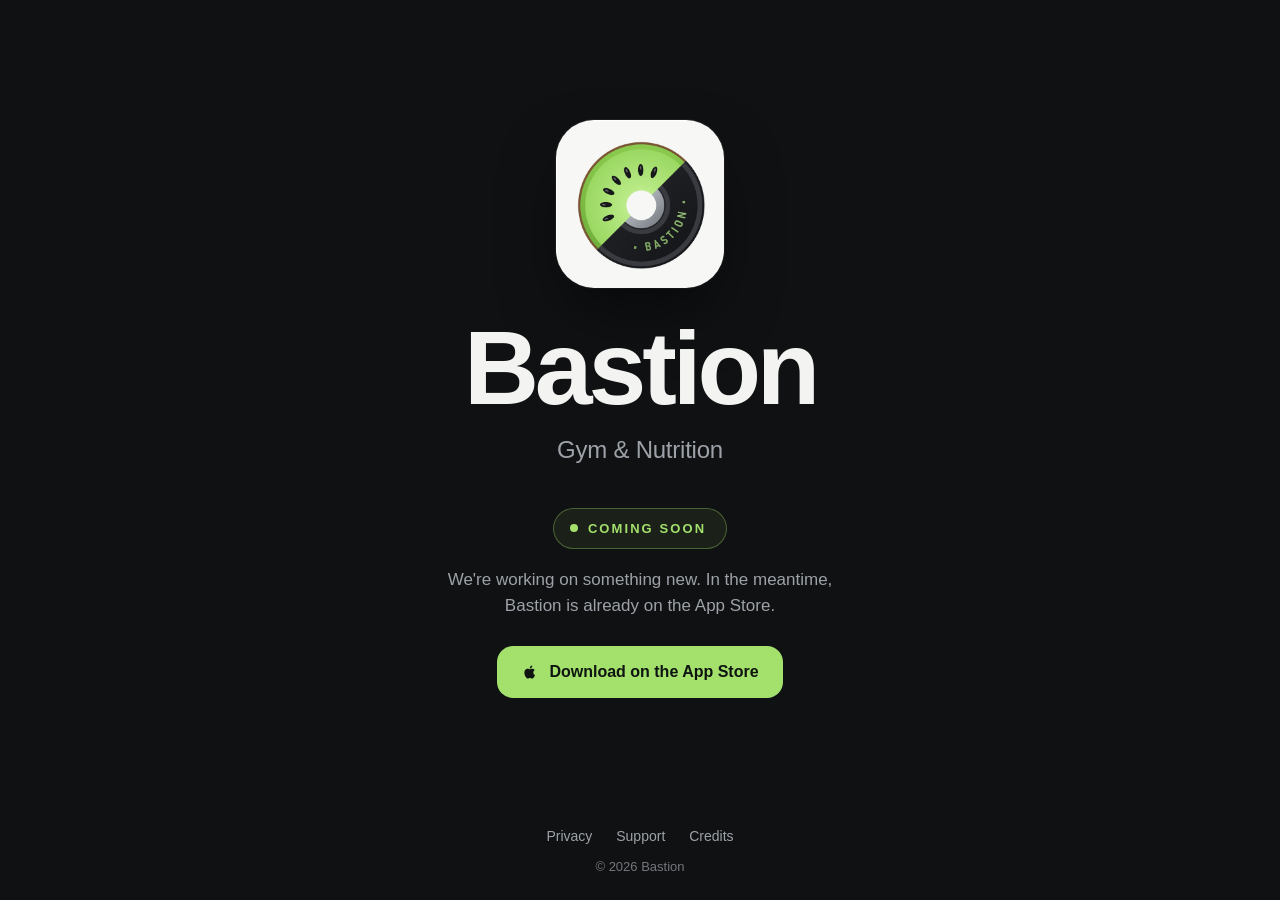
==== commit 3dcd4f64: "Portada provisional: logo y Próximamente; botón del App Store en soporte y /r" ====
--- a/index.html
+++ b/index.html
@@ -2,26 +2,175 @@
 <html lang="es">
 <head>
 <meta charset="utf-8">
-<meta name="viewport" content="width=device-width, initial-scale=1">
-<title>Bastion</title>
-<!-- Vista previa de Bastion Web (diseño de Claude Design, datos de ejemplo):
-     todavía no es la web de verdad, así que no se indexa. -->
-<meta name="robots" content="noindex">
-<link rel="stylesheet" href="demo/web.css">
+<meta name="viewport" content="width=device-width, initial-scale=1, viewport-fit=cover">
+<title>Bastion · Gym y Nutrición</title>
+<meta name="description" content="Bastion: registro de entrenos y contador de calorías en una sola app. Ya en el App Store.">
+<meta name="theme-color" content="#101113">
+<link rel="icon" type="image/png" href="img/icono-180.png">
+<link rel="apple-touch-icon" href="img/icono-180.png">
+<!-- Portada provisional (18-nov-2026): la web de Bastion aún no existe. Solo
+     el logo, «Próximamente» y el enlace a la app. Sin degradados (decisión
+     del usuario). Privacidad, soporte, créditos,
+     /r y apple-app-site-association siguen igual: los usa la app.
+     La vista previa vieja de Bastion Web está en /demo/. -->
+<style>
+  :root {
+    --bg: #101113;
+    --text: #f3f4f2;
+    --sub: #9da2a8;
+    --accent: #a3e06c;
+    --line: #26292e;
+  }
+  * { box-sizing: border-box; }
+  html, body { height: 100%; }
+  body {
+    margin: 0;
+    background: var(--bg);
+    color: var(--text);
+    font: 16px/1.5 -apple-system, BlinkMacSystemFont, "SF Pro Display", "Segoe UI", Roboto, Helvetica, Arial, sans-serif;
+    -webkit-font-smoothing: antialiased;
+    display: flex;
+    flex-direction: column;
+    min-height: 100vh;
+    overflow-x: hidden;
+  }
+  main {
+    position: relative;
+    flex: 1;
+    display: flex;
+    flex-direction: column;
+    align-items: center;
+    justify-content: center;
+    text-align: center;
+    padding: 48px 16px 32px;
+  }
+  .icono {
+    width: 168px; height: 168px;
+    border-radius: 38px;
+    box-shadow: 0 30px 70px -20px rgba(0, 0, 0, 0.7), 0 0 0 1px rgba(255, 255, 255, 0.06);
+    animation: entra 0.9s cubic-bezier(.2, .8, .2, 1) both;
+  }
+  h1 {
+    margin: 28px 0 0;
+    font-size: clamp(56px, 13vw, 104px);
+    line-height: 1;
+    font-weight: 800;
+    letter-spacing: -0.04em;
+    animation: entra 0.9s 0.08s cubic-bezier(.2, .8, .2, 1) both;
+  }
+  .lema {
+    margin: 12px 0 0;
+    font-size: clamp(18px, 4.4vw, 24px);
+    font-weight: 500;
+    color: var(--sub);
+    letter-spacing: -0.01em;
+    animation: entra 0.9s 0.14s cubic-bezier(.2, .8, .2, 1) both;
+  }
+  .pronto {
+    display: inline-flex;
+    align-items: center;
+    gap: 10px;
+    margin: 40px 0 0;
+    padding: 10px 20px 10px 16px;
+    border-radius: 999px;
+    border: 1px solid rgba(163, 224, 108, 0.35);
+    background: rgba(163, 224, 108, 0.08);
+    color: var(--accent);
+    font-size: 13px;
+    font-weight: 700;
+    letter-spacing: 0.16em;
+    text-transform: uppercase;
+    animation: entra 0.9s 0.2s cubic-bezier(.2, .8, .2, 1) both;
+  }
+  /* El punto late despacio: «en marcha». */
+  .pronto i {
+    width: 8px; height: 8px;
+    border-radius: 50%;
+    background: var(--accent);
+    box-shadow: 0 0 0 0 rgba(163, 224, 108, 0.6);
+    animation: late 2.2s ease-out infinite;
+  }
+  .texto {
+    max-width: 440px;
+    margin: 18px 0 0;
+    color: var(--sub);
+    font-size: 17px;
+    animation: entra 0.9s 0.26s cubic-bezier(.2, .8, .2, 1) both;
+  }
+  .boton {
+    display: inline-flex;
+    align-items: center;
+    gap: 10px;
+    margin: 28px 0 0;
+    padding: 14px 24px;
+    border-radius: 16px;
+    background: var(--accent);
+    color: #0e1410;
+    font-weight: 700;
+    font-size: 16px;
+    text-decoration: none;
+    transition: transform 0.15s ease, box-shadow 0.15s ease;
+    animation: entra 0.9s 0.32s cubic-bezier(.2, .8, .2, 1) both;
+  }
+  .boton:hover { transform: translateY(-2px); box-shadow: 0 12px 30px -10px rgba(163, 224, 108, 0.6); }
+  .boton svg { width: 18px; height: 18px; }
+  footer {
+    position: relative;
+    padding: 24px 16px calc(24px + env(safe-area-inset-bottom));
+    text-align: center;
+    font-size: 14px;
+    color: var(--sub);
+  }
+  footer a { color: var(--sub); text-decoration: none; margin: 0 10px; }
+  footer a:hover { color: var(--text); }
+  footer p { margin: 10px 0 0; font-size: 13px; opacity: 0.7; }
+  @keyframes entra { from { opacity: 0; transform: translateY(14px); } to { opacity: 1; transform: none; } }
+  @keyframes late {
+    0% { box-shadow: 0 0 0 0 rgba(163, 224, 108, 0.6); }
+    70% { box-shadow: 0 0 0 10px rgba(163, 224, 108, 0); }
+    100% { box-shadow: 0 0 0 0 rgba(163, 224, 108, 0); }
+  }
+  @media (prefers-reduced-motion: reduce) {
+    * { animation: none !important; transition: none !important; }
+  }
+</style>
 </head>
 <body>
-<div id="root"></div>
-<script src="https://unpkg.com/react@18.3.1/umd/react.development.js" integrity="sha384-hD6/rw4ppMLGNu3tX5cjIb+uRZ7UkRJ6BPkLpg4hAu/6onKUg4lLsHAs9EBPT82L" crossorigin="anonymous"></script>
-<script src="https://unpkg.com/react-dom@18.3.1/umd/react-dom.development.js" integrity="sha384-u6aeetuaXnQ38mYT8rp6sbXaQe3NL9t+IBXmnYxwkUI2Hw4bsp2Wvmx4yRQF1uAm" crossorigin="anonymous"></script>
-<script src="https://unpkg.com/@babel/standalone@7.29.0/babel.min.js" integrity="sha384-m08KidiNqLdpJqLq95G/LEi8Qvjl/xUYll3QILypMoQ65QorJ9Lvtp2RXYGBFj1y" crossorigin="anonymous"></script>
-<script type="text/babel" src="demo/Data3.jsx"></script>
-<script type="text/babel" src="demo/Core3.jsx"></script>
-<script type="text/babel" src="demo/WebCommon.jsx"></script>
-<script type="text/babel" src="demo/WebNutri.jsx"></script>
-<script type="text/babel" src="demo/WebTrain.jsx"></script>
-<script type="text/babel" src="demo/WebProgress.jsx"></script>
-<script type="text/babel" src="demo/WebProfile.jsx"></script>
-<script type="text/babel" src="demo/WebHome.jsx"></script>
-<script type="text/babel" src="demo/WebApp.jsx"></script>
+<main>
+  <img class="icono" src="img/icono.png" alt="Bastion" width="168" height="168">
+  <h1>Bastion</h1>
+  <p class="lema" id="lema">Gym y Nutrición</p>
+
+  <span class="pronto"><i></i><span id="pronto">Próximamente</span></span>
+  <p class="texto" id="texto">Estamos preparando algo nuevo. Mientras tanto, Bastion ya está en el App Store.</p>
+
+  <a class="boton" href="https://apps.apple.com/app/id6774663583">
+    <svg viewBox="0 0 24 24" fill="currentColor" aria-hidden="true"><path d="M16.37 12.6c-.02-2.2 1.8-3.26 1.88-3.31-1.02-1.5-2.62-1.7-3.19-1.72-1.36-.14-2.65.8-3.34.8-.69 0-1.75-.78-2.88-.76-1.48.02-2.85.86-3.61 2.19-1.54 2.67-.39 6.62 1.11 8.79.73 1.06 1.6 2.25 2.75 2.2 1.1-.04 1.52-.71 2.85-.71 1.33 0 1.71.71 2.88.69 1.19-.02 1.94-1.08 2.66-2.14.84-1.23 1.19-2.42 1.21-2.48-.03-.01-2.32-.89-2.34-3.53zM14.18 6.15c.61-.74 1.02-1.76.91-2.78-.88.04-1.94.59-2.57 1.32-.56.65-1.06 1.69-.93 2.69.98.08 1.98-.5 2.59-1.23z"/></svg>
+    <span id="boton">Descargar en el App Store</span>
+  </a>
+</main>
+
+<footer>
+  <a href="privacidad.html" id="lPriv">Privacidad</a>
+  <a href="soporte.html" id="lSop">Soporte</a>
+  <a href="creditos.html" id="lCred">Créditos</a>
+  <p>© 2026 Bastion</p>
+</footer>
+
+<script>
+  // En inglés si el navegador no está en español.
+  if (!/^es\b/i.test(navigator.language || '')) {
+    document.documentElement.lang = 'en';
+    document.title = 'Bastion · Gym & Nutrition';
+    var t = {
+      lema: 'Gym & Nutrition',
+      pronto: 'Coming soon',
+      texto: "We're working on something new. In the meantime, Bastion is already on the App Store.",
+      boton: 'Download on the App Store',
+      lPriv: 'Privacy', lSop: 'Support', lCred: 'Credits'
+    };
+    for (var k in t) document.getElementById(k).textContent = t[k];
+  }
+</script>
 </body>
 </html>
